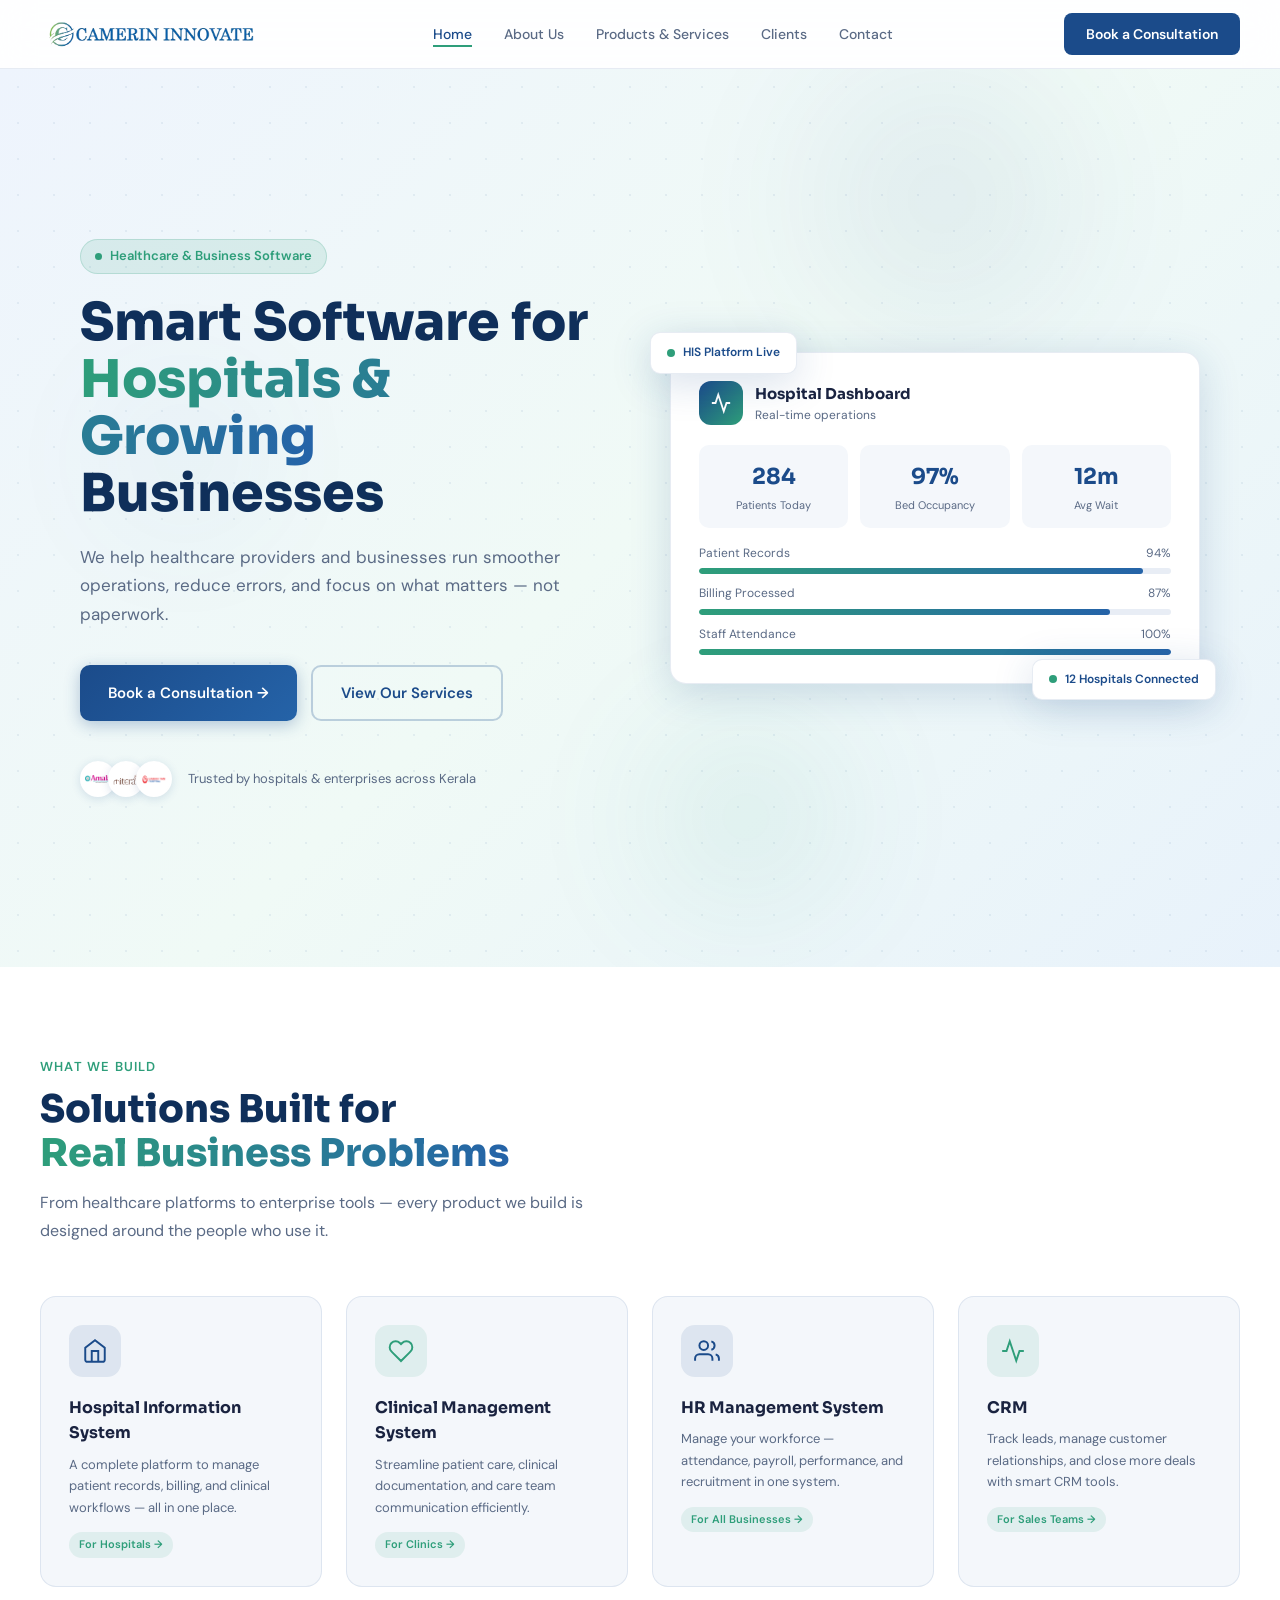
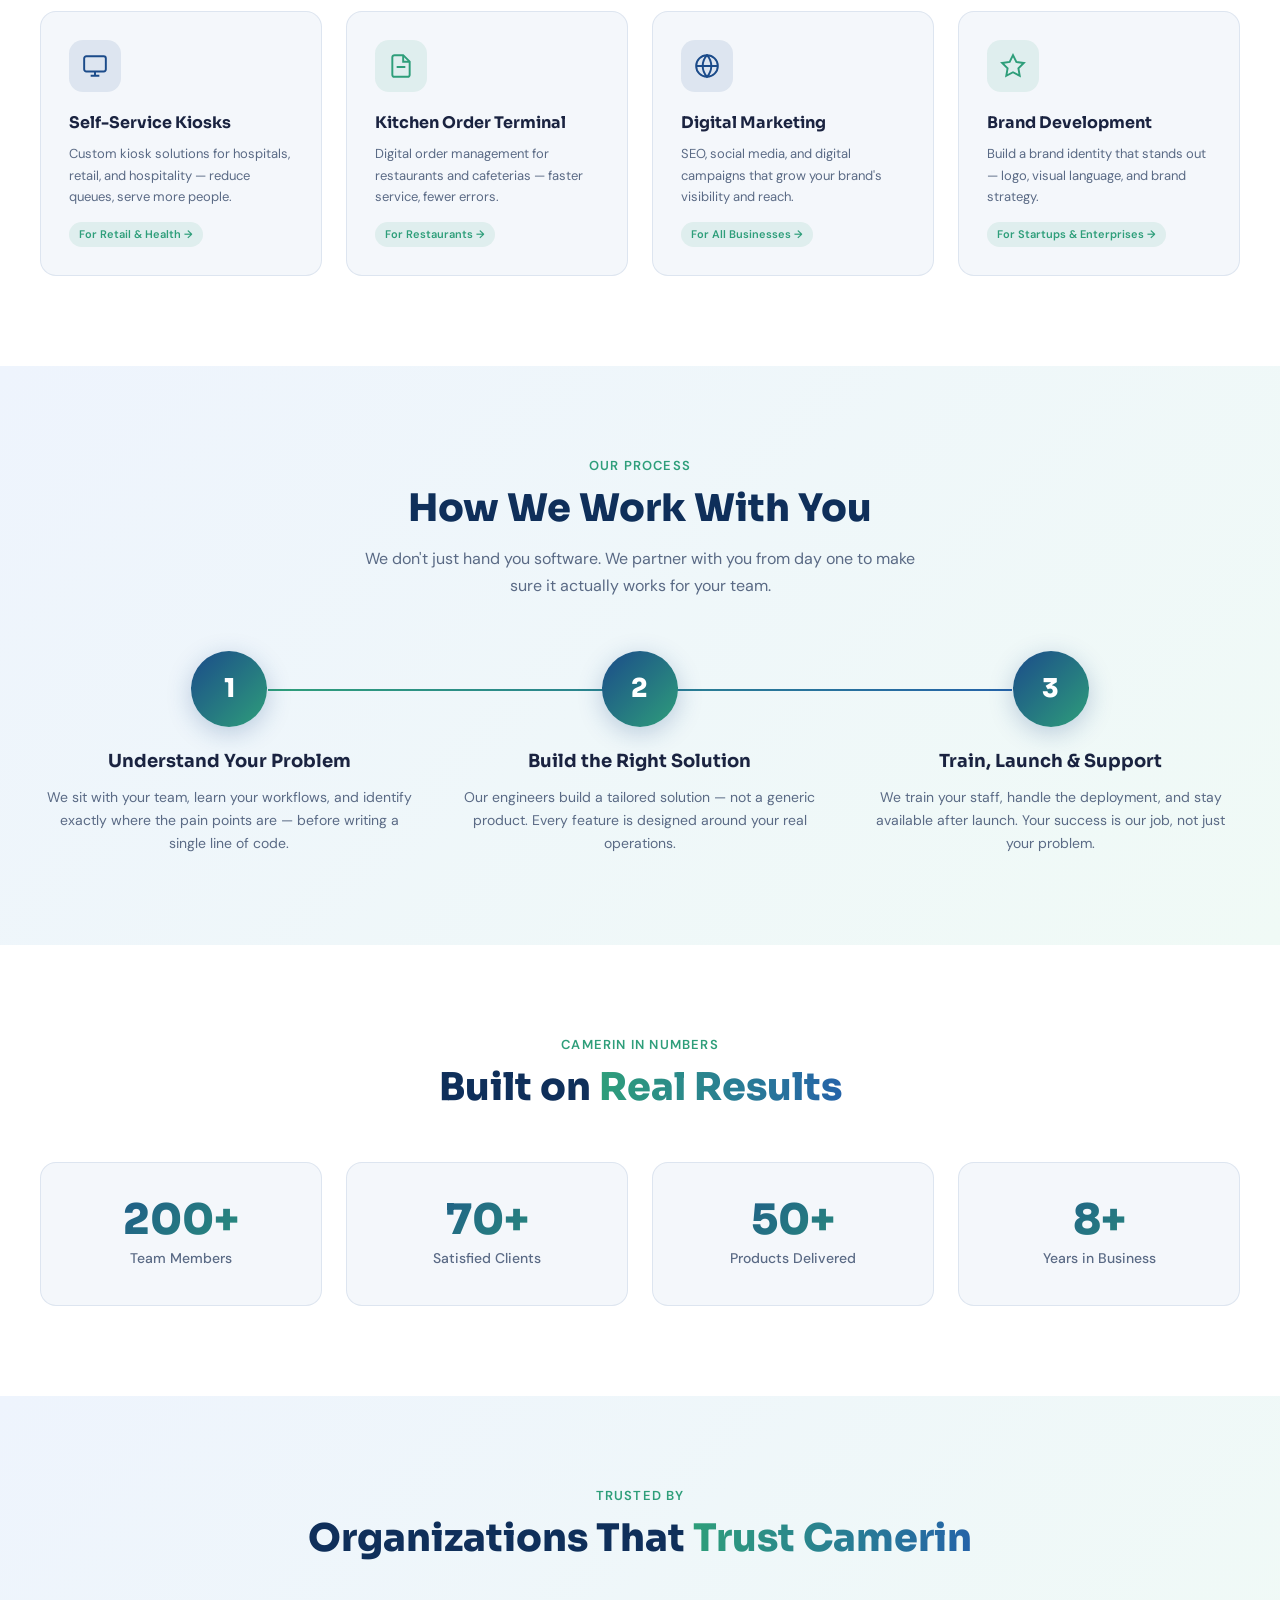
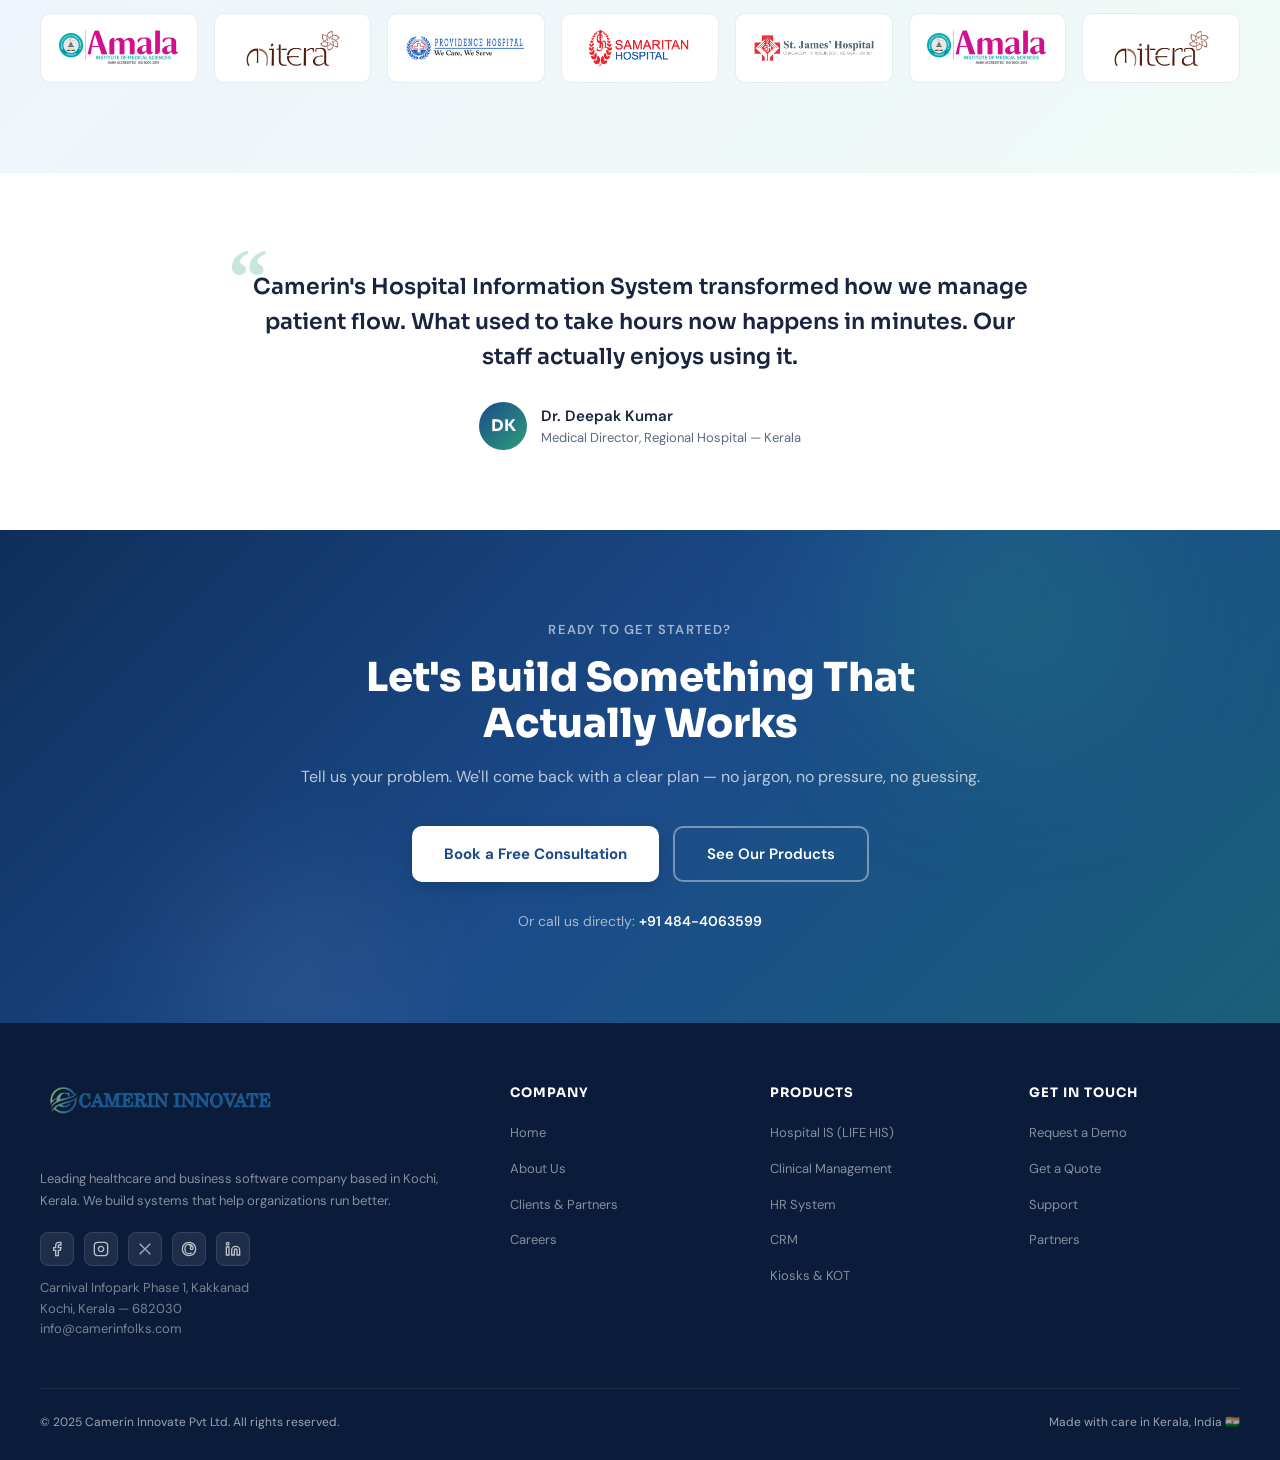
==== index.html @ 3ab9e6d6 "Add files via upload" ====
<!DOCTYPE html>
<html lang="en">
<head>
<meta charset="UTF-8">
<meta name="viewport" content="width=device-width, initial-scale=1.0">
<meta name="description" content="Camerin Innovate — Smart software for hospitals and growing businesses. Hospital Information Systems, Clinical Management, HR, CRM, Kiosks and more. Based in Kochi, Kerala.">
<title>Camerin Innovate — Healthcare & Business Software</title>
<link rel="stylesheet" href="style.css">
<style>
  /* ── HERO (homepage only) ── */
  .hero{position:relative;min-height:680px;display:flex;align-items:center;overflow:hidden;background:linear-gradient(135deg,#eef4fd 0%,#f0faf6 50%,#e8f2fb 100%)}
  .hero-bg{position:absolute;inset:0;overflow:hidden;pointer-events:none}
  .hero-orb1{width:420px;height:420px;background:radial-gradient(circle,#1B4B8A44,transparent 70%);top:-80px;right:10%;animation-duration:18s}
  .hero-orb2{width:300px;height:300px;background:radial-gradient(circle,#2E9E7A55,transparent 70%);bottom:0;right:30%;animation-duration:22s;animation-delay:-6s}
  .hero-orb3{width:240px;height:240px;background:radial-gradient(circle,#2563A833,transparent 70%);top:30%;left:5%;animation-duration:26s;animation-delay:-12s}
  .hero-inner{position:relative;max-width:1200px;margin:0 auto;padding:80px 40px;display:grid;grid-template-columns:1fr 1fr;gap:60px;align-items:center}
  .hero-badge{display:inline-flex;align-items:center;gap:8px;background:rgba(46,158,122,0.12);color:var(--teal);font-size:13px;font-weight:600;padding:6px 14px;border-radius:20px;margin-bottom:20px;border:1px solid rgba(46,158,122,0.2)}
  .hero-badge-dot{width:7px;height:7px;border-radius:50%;background:var(--teal);animation:pulse 2s infinite;display:inline-block}
  h1.hero-title{font-size:52px;font-weight:800;line-height:1.1;color:var(--blue-dark);margin-bottom:20px}
  h1.hero-title span{background:linear-gradient(90deg,var(--teal),var(--blue-mid));-webkit-background-clip:text;-webkit-text-fill-color:transparent;background-clip:text}
  .hero-sub{font-size:17px;color:var(--muted);line-height:1.7;margin-bottom:36px;max-width:480px}
  .hero-actions{display:flex;gap:14px;flex-wrap:wrap}
  .hero-trust{margin-top:40px;display:flex;align-items:center;gap:16px}
  .hero-trust-text{font-size:13px;color:var(--muted)}
  .trust-dots{display:flex;align-items:center}
  .trust-dot{width:36px;height:36px;border-radius:50%;background:#fff;border:2px solid #fff;box-shadow:0 2px 10px rgba(27,75,138,0.15);display:flex;align-items:center;justify-content:center;overflow:hidden;flex-shrink:0}
  .trust-dot+.trust-dot{margin-left:-8px}
  .trust-dot img{width:26px;height:26px;object-fit:contain;display:block}
  /* hero visual card */
  .hero-visual{position:relative}
  .hero-card{background:#fff;border-radius:var(--radius);padding:28px;box-shadow:var(--shadow-hover);border:1px solid var(--border)}
  .hero-card-header{display:flex;align-items:center;gap:12px;margin-bottom:20px}
  .hc-icon{width:44px;height:44px;border-radius:12px;background:linear-gradient(135deg,var(--blue),var(--teal));display:flex;align-items:center;justify-content:center}
  .hc-icon svg{width:22px;height:22px;stroke:#fff;fill:none;stroke-width:2}
  .hc-title{font-family:'Sora',sans-serif;font-size:15px;font-weight:700;color:var(--text)}
  .hc-sub{font-size:12px;color:var(--muted)}
  .metric-row{display:grid;grid-template-columns:1fr 1fr 1fr;gap:12px;margin-bottom:16px}
  .metric{background:var(--light);border-radius:10px;padding:14px;text-align:center}
  .metric-num{font-family:'Sora',sans-serif;font-size:22px;font-weight:700;color:var(--blue)}
  .metric-label{font-size:11px;color:var(--muted);margin-top:2px}
  .prog-label{display:flex;justify-content:space-between;font-size:12px;color:var(--muted);margin-bottom:5px;margin-top:10px}
  .prog-bar{height:6px;background:#e8edf5;border-radius:3px;overflow:hidden}
  .prog-fill{height:100%;border-radius:3px;background:linear-gradient(90deg,var(--teal),var(--blue-mid))}
  .floating-badge{position:absolute;background:#fff;border-radius:10px;padding:10px 16px;box-shadow:var(--shadow-hover);border:1px solid var(--border);font-size:12px;font-weight:600;color:var(--blue);display:flex;align-items:center;gap:8px;animation:float2 4s ease-in-out infinite}
  .fb-dot{width:8px;height:8px;border-radius:50%;background:var(--teal)}
  .fb1{top:-20px;left:-20px;animation-delay:0s}
  .fb2{bottom:-16px;right:-16px;animation-delay:2s}
  /* services */
  .services{background:#fff}
  .services-grid{display:grid;grid-template-columns:repeat(auto-fit,minmax(260px,1fr));gap:24px}
  .service-card{background:var(--light);border-radius:var(--radius);padding:28px;border:1px solid var(--border);transition:all 0.25s;cursor:pointer;position:relative;overflow:hidden}
  .service-card::before{content:'';position:absolute;top:0;left:0;right:0;height:3px;background:linear-gradient(90deg,var(--teal),var(--blue-mid));transform:scaleX(0);transform-origin:left;transition:transform 0.3s}
  .service-card:hover{background:#fff;box-shadow:var(--shadow-hover);transform:translateY(-4px)}
  .service-card:hover::before{transform:scaleX(1)}
  .sc-icon{width:52px;height:52px;border-radius:14px;margin-bottom:18px;display:flex;align-items:center;justify-content:center}
  .sc-icon svg{width:26px;height:26px;stroke-width:1.8;fill:none}
  .sc-blue{background:rgba(27,75,138,0.1)}.sc-blue svg{stroke:var(--blue)}
  .sc-teal{background:rgba(46,158,122,0.1)}.sc-teal svg{stroke:var(--teal)}
  .sc-title{font-family:'Sora',sans-serif;font-size:16px;font-weight:700;color:var(--text);margin-bottom:8px}
  .sc-desc{font-size:13px;color:var(--muted);line-height:1.65}
  .sc-tag{display:inline-block;margin-top:14px;font-size:11px;font-weight:600;color:var(--teal);background:rgba(46,158,122,0.1);padding:4px 10px;border-radius:20px}
  /* how */
  .how{background:linear-gradient(135deg,#eef4fd,#f0faf6)}
  .steps-row{display:grid;grid-template-columns:repeat(3,1fr);gap:32px;position:relative}
  .steps-row::before{content:'';position:absolute;top:38px;left:calc(16.66% + 28px);right:calc(16.66% + 28px);height:2px;background:linear-gradient(90deg,var(--teal),var(--blue-mid));z-index:0}
  .step{text-align:center;position:relative;z-index:1}
  .step-num{width:76px;height:76px;border-radius:50%;background:linear-gradient(135deg,var(--blue),var(--teal));color:#fff;font-family:'Sora',sans-serif;font-size:26px;font-weight:800;display:flex;align-items:center;justify-content:center;margin:0 auto 20px;box-shadow:0 6px 24px rgba(27,75,138,0.25)}
  .step-title{font-family:'Sora',sans-serif;font-size:18px;font-weight:700;color:var(--text);margin-bottom:10px}
  .step-desc{font-size:14px;color:var(--muted);line-height:1.65}
  /* clients */
  .clients-section{background:linear-gradient(135deg,#eef4fd,#f0faf6)}
  .clients-grid{display:grid;grid-template-columns:repeat(7,1fr);gap:16px;align-items:center}
  .client-logo{background:#fff;border-radius:10px;padding:14px 16px;display:flex;align-items:center;justify-content:center;border:1px solid var(--border);transition:all 0.2s;min-height:64px}
  .client-logo img{height:40px;width:auto;max-width:120px;object-fit:contain;display:block}
  .client-logo:hover{box-shadow:var(--shadow);transform:translateY(-2px)}
  /* testimonial */
  .testi{background:#fff;padding:80px 40px}
  .testi-inner{max-width:800px;margin:0 auto;text-align:center}
  .testi-quote{font-family:'Sora',sans-serif;font-size:22px;font-weight:600;color:var(--text);line-height:1.6;margin-bottom:28px;position:relative;padding-top:16px}
  .testi-quote::before{content:'\201C';font-size:80px;color:var(--teal);opacity:0.25;position:absolute;top:-16px;left:-12px;font-family:Georgia,serif;line-height:1}
  .testi-author{display:flex;align-items:center;justify-content:center;gap:14px}
  .testi-avatar{width:48px;height:48px;border-radius:50%;background:linear-gradient(135deg,var(--blue),var(--teal));display:flex;align-items:center;justify-content:center;color:#fff;font-family:'Sora',sans-serif;font-weight:700;font-size:16px;flex-shrink:0}
  .testi-name{font-weight:600;color:var(--text);font-size:15px;text-align:left}
  .testi-role{font-size:13px;color:var(--muted);text-align:left}
  /* stats */
  .stats-section{background:#fff}
  @media(max-width:768px){
    .hero-inner{grid-template-columns:1fr;gap:40px;padding:56px 16px}
    h1.hero-title{font-size:32px}
    .hero-visual{display:none}
    .clients-grid{grid-template-columns:repeat(3,1fr);gap:10px}
    .client-logo{padding:10px 8px;min-height:52px}
    .client-logo img{height:28px;max-width:80px}
    .steps-row{grid-template-columns:1fr;gap:24px}
    .steps-row::before{display:none}
    .testi{padding:56px 16px}
    .testi-quote{font-size:17px}
    .services-grid{grid-template-columns:1fr}
  }
</style>
</head>
<body>

<!-- ══ NAV ══ -->
<nav>
  <div class="nav-inner">
    <div class="nav-logo">
      <a href="index.html"><img src="assets/camerin_logo.png" alt="Camerin Innovate"></a>
    </div>
    <ul class="nav-links">
      <li><a href="index.html" class="active">Home</a></li>
      <li><a href="about.html">About Us</a></li>
      <li><a href="services.html">Products &amp; Services</a></li>
      <li><a href="clients.html">Clients</a></li>
      <li><a href="contact.html">Contact</a></li>
    </ul>
    <a href="contact.html" class="nav-cta">Book a Consultation</a>
    <button class="hamburger" id="hamburger" aria-label="Open menu" aria-expanded="false">
      <span></span><span></span><span></span>
    </button>
  </div>
</nav>
<div class="mobile-menu" id="mobile-menu">
  <ul>
    <li><a href="index.html" class="active">Home</a></li>
    <li><a href="about.html">About Us</a></li>
    <li><a href="services.html">Products &amp; Services</a></li>
    <li><a href="clients.html">Clients</a></li>
    <li><a href="contact.html">Contact</a></li>
  </ul>
  <a href="contact.html" class="mobile-cta">Book a Consultation →</a>
</div>

<!-- ══ HERO ══ -->
<section class="hero">
  <div class="hero-bg">
    <div class="grid-dots"></div>
    <div class="orb hero-orb1"></div>
    <div class="orb hero-orb2"></div>
    <div class="orb hero-orb3"></div>
  </div>
  <div class="hero-inner">
    <div class="hero-content">
      <div class="hero-badge">
        <span class="hero-badge-dot"></span>
        Healthcare &amp; Business Software
      </div>
      <h1 class="hero-title">Smart Software for<br><span>Hospitals &amp; Growing</span><br>Businesses</h1>
      <p class="hero-sub">We help healthcare providers and businesses run smoother operations, reduce errors, and focus on what matters — not paperwork.</p>
      <div class="hero-actions">
        <a href="contact.html" class="btn-primary">Book a Consultation →</a>
        <a href="services.html" class="btn-secondary">View Our Services</a>
      </div>
      <div class="hero-trust">
        <div class="trust-dots">
          <div class="trust-dot"><img src="assets/amala-logo.webp" alt="Amala"></div>
          <div class="trust-dot"><img src="assets/logo-mitera.webp" alt="Mitera"></div>
          <div class="trust-dot"><img src="assets/samarithan.png" alt="Samaritan"></div>
        </div>
        <span class="hero-trust-text">Trusted by hospitals &amp; enterprises across Kerala</span>
      </div>
    </div>
    <div class="hero-visual">
      <div class="floating-badge fb1"><div class="fb-dot"></div>HIS Platform Live</div>
      <div class="hero-card">
        <div class="hero-card-header">
          <div class="hc-icon"><svg viewBox="0 0 24 24"><path d="M22 12h-4l-3 9L9 3l-3 9H2"/></svg></div>
          <div><div class="hc-title">Hospital Dashboard</div><div class="hc-sub">Real-time operations</div></div>
        </div>
        <div class="metric-row">
          <div class="metric"><div class="metric-num">284</div><div class="metric-label">Patients Today</div></div>
          <div class="metric"><div class="metric-num">97%</div><div class="metric-label">Bed Occupancy</div></div>
          <div class="metric"><div class="metric-num">12m</div><div class="metric-label">Avg Wait</div></div>
        </div>
        <div>
          <div class="prog-label"><span>Patient Records</span><span>94%</span></div>
          <div class="prog-bar"><div class="prog-fill" style="width:94%"></div></div>
          <div class="prog-label"><span>Billing Processed</span><span>87%</span></div>
          <div class="prog-bar"><div class="prog-fill" style="width:87%"></div></div>
          <div class="prog-label"><span>Staff Attendance</span><span>100%</span></div>
          <div class="prog-bar"><div class="prog-fill" style="width:100%"></div></div>
        </div>
      </div>
      <div class="floating-badge fb2"><div class="fb-dot"></div>12 Hospitals Connected</div>
    </div>
  </div>
</section>

<!-- ══ SERVICES PREVIEW ══ -->
<section class="services">
  <div class="section-inner">
    <div class="section-header">
      <span class="section-label">What We Build</span>
      <h2 class="section-title">Solutions Built for<br><span>Real Business Problems</span></h2>
      <p class="section-sub">From healthcare platforms to enterprise tools — every product we build is designed around the people who use it.</p>
    </div>
    <div class="services-grid">
      <div class="service-card">
        <div class="sc-icon sc-blue"><svg viewBox="0 0 24 24"><path d="M3 9l9-7 9 7v11a2 2 0 01-2 2H5a2 2 0 01-2-2z"/><polyline points="9 22 9 12 15 12 15 22"/></svg></div>
        <div class="sc-title">Hospital Information System</div>
        <div class="sc-desc">A complete platform to manage patient records, billing, and clinical workflows — all in one place.</div>
        <a href="services.html#his" class="sc-tag">For Hospitals →</a>
      </div>
      <div class="service-card">
        <div class="sc-icon sc-teal"><svg viewBox="0 0 24 24"><path d="M20.84 4.61a5.5 5.5 0 00-7.78 0L12 5.67l-1.06-1.06a5.5 5.5 0 00-7.78 7.78l1.06 1.06L12 21.23l7.78-7.78 1.06-1.06a5.5 5.5 0 000-7.78z"/></svg></div>
        <div class="sc-title">Clinical Management System</div>
        <div class="sc-desc">Streamline patient care, clinical documentation, and care team communication efficiently.</div>
        <a href="services.html#cms" class="sc-tag">For Clinics →</a>
      </div>
      <div class="service-card">
        <div class="sc-icon sc-blue"><svg viewBox="0 0 24 24"><path d="M17 21v-2a4 4 0 00-4-4H5a4 4 0 00-4 4v2"/><circle cx="9" cy="7" r="4"/><path d="M23 21v-2a4 4 0 00-3-3.87M16 3.13a4 4 0 010 7.75"/></svg></div>
        <div class="sc-title">HR Management System</div>
        <div class="sc-desc">Manage your workforce — attendance, payroll, performance, and recruitment in one system.</div>
        <a href="services.html#hrm" class="sc-tag">For All Businesses →</a>
      </div>
      <div class="service-card">
        <div class="sc-icon sc-teal"><svg viewBox="0 0 24 24"><polyline points="22 12 18 12 15 21 9 3 6 12 2 12"/></svg></div>
        <div class="sc-title">CRM</div>
        <div class="sc-desc">Track leads, manage customer relationships, and close more deals with smart CRM tools.</div>
        <a href="services.html#crm" class="sc-tag">For Sales Teams →</a>
      </div>
      <div class="service-card">
        <div class="sc-icon sc-blue"><svg viewBox="0 0 24 24"><rect x="2" y="3" width="20" height="14" rx="2"/><line x1="8" y1="21" x2="16" y2="21"/><line x1="12" y1="17" x2="12" y2="21"/></svg></div>
        <div class="sc-title">Self-Service Kiosks</div>
        <div class="sc-desc">Custom kiosk solutions for hospitals, retail, and hospitality — reduce queues, serve more people.</div>
        <a href="services.html#kiosk" class="sc-tag">For Retail &amp; Health →</a>
      </div>
      <div class="service-card">
        <div class="sc-icon sc-teal"><svg viewBox="0 0 24 24"><path d="M14 2H6a2 2 0 00-2 2v16a2 2 0 002 2h12a2 2 0 002-2V8z"/><polyline points="14 2 14 8 20 8"/><line x1="16" y1="13" x2="8" y2="13"/></svg></div>
        <div class="sc-title">Kitchen Order Terminal</div>
        <div class="sc-desc">Digital order management for restaurants and cafeterias — faster service, fewer errors.</div>
        <a href="services.html#kot" class="sc-tag">For Restaurants →</a>
      </div>
      <div class="service-card">
        <div class="sc-icon sc-blue"><svg viewBox="0 0 24 24"><circle cx="12" cy="12" r="10"/><line x1="2" y1="12" x2="22" y2="12"/><path d="M12 2a15.3 15.3 0 014 10 15.3 15.3 0 01-4 10 15.3 15.3 0 01-4-10 15.3 15.3 0 014-10z"/></svg></div>
        <div class="sc-title">Digital Marketing</div>
        <div class="sc-desc">SEO, social media, and digital campaigns that grow your brand's visibility and reach.</div>
        <a href="services.html#marketing" class="sc-tag">For All Businesses →</a>
      </div>
      <div class="service-card">
        <div class="sc-icon sc-teal"><svg viewBox="0 0 24 24"><polygon points="12 2 15.09 8.26 22 9.27 17 14.14 18.18 21.02 12 17.77 5.82 21.02 7 14.14 2 9.27 8.91 8.26 12 2"/></svg></div>
        <div class="sc-title">Brand Development</div>
        <div class="sc-desc">Build a brand identity that stands out — logo, visual language, and brand strategy.</div>
        <a href="services.html#brand" class="sc-tag">For Startups &amp; Enterprises →</a>
      </div>
    </div>
  </div>
</section>

<!-- ══ HOW IT WORKS ══ -->
<section class="how">
  <div class="section-inner">
    <div class="section-header center">
      <span class="section-label">Our Process</span>
      <h2 class="section-title">How We Work With You</h2>
      <p class="section-sub">We don't just hand you software. We partner with you from day one to make sure it actually works for your team.</p>
    </div>
    <div class="steps-row">
      <div class="step">
        <div class="step-num">1</div>
        <div class="step-title">Understand Your Problem</div>
        <div class="step-desc">We sit with your team, learn your workflows, and identify exactly where the pain points are — before writing a single line of code.</div>
      </div>
      <div class="step">
        <div class="step-num">2</div>
        <div class="step-title">Build the Right Solution</div>
        <div class="step-desc">Our engineers build a tailored solution — not a generic product. Every feature is designed around your real operations.</div>
      </div>
      <div class="step">
        <div class="step-num">3</div>
        <div class="step-title">Train, Launch &amp; Support</div>
        <div class="step-desc">We train your staff, handle the deployment, and stay available after launch. Your success is our job, not just your problem.</div>
      </div>
    </div>
  </div>
</section>

<!-- ══ STATS ══ -->
<section class="stats-section">
  <div class="section-inner">
    <div class="section-header center">
      <span class="section-label">Camerin in Numbers</span>
      <h2 class="section-title">Built on <span>Real Results</span></h2>
    </div>
    <div class="stats-grid">
      <div class="stat-card"><div class="stat-num">200+</div><div class="stat-label">Team Members</div></div>
      <div class="stat-card"><div class="stat-num">70+</div><div class="stat-label">Satisfied Clients</div></div>
      <div class="stat-card"><div class="stat-num">50+</div><div class="stat-label">Products Delivered</div></div>
      <div class="stat-card"><div class="stat-num">8+</div><div class="stat-label">Years in Business</div></div>
    </div>
  </div>
</section>

<!-- ══ CLIENTS ══ -->
<section class="clients-section">
  <div class="section-inner">
    <div class="section-header center">
      <span class="section-label">Trusted By</span>
      <h2 class="section-title">Organizations That <span>Trust Camerin</span></h2>
    </div>
    <div class="clients-grid">
      <div class="client-logo"><img src="assets/amala-logo.webp" alt="Amala Institute of Medical Sciences"></div>
      <div class="client-logo"><img src="assets/logo-mitera.webp" alt="Mitera Hospital"></div>
      <div class="client-logo"><img src="assets/providence hospitals logo.png" alt="Providence Hospitals"></div>
      <div class="client-logo"><img src="assets/samarithan.png" alt="Samaritan Hospital"></div>
      <div class="client-logo"><img src="assets/sjh-logo-new.png" alt="SJH Hospital"></div>
      <div class="client-logo"><img src="assets/amala-logo.webp" alt="Amala Institute"></div>
      <div class="client-logo"><img src="assets/logo-mitera.webp" alt="Mitera"></div>
    </div>
  </div>
</section>

<!-- ══ TESTIMONIAL ══ -->
<section class="testi">
  <div class="testi-inner">
    <p class="testi-quote">Camerin's Hospital Information System transformed how we manage patient flow. What used to take hours now happens in minutes. Our staff actually enjoys using it.</p>
    <div class="testi-author">
      <div class="testi-avatar">DK</div>
      <div>
        <div class="testi-name">Dr. Deepak Kumar</div>
        <div class="testi-role">Medical Director, Regional Hospital — Kerala</div>
      </div>
    </div>
  </div>
</section>

<!-- ══ CTA ══ -->
<section class="cta-section">
  <div class="cta-orb cta-orb1"></div>
  <div class="cta-orb cta-orb2"></div>
  <div class="cta-inner">
    <span class="cta-label">Ready to get started?</span>
    <h2 class="cta-title">Let's Build Something That Actually Works</h2>
    <p class="cta-sub">Tell us your problem. We'll come back with a clear plan — no jargon, no pressure, no guessing.</p>
    <div class="cta-actions">
      <a href="contact.html" class="btn-white">Book a Free Consultation</a>
      <a href="services.html" class="btn-outline-white">See Our Products</a>
    </div>
    <div class="cta-contact">Or call us directly: <a href="tel:+914844063599">+91 484-4063599</a></div>
  </div>
</section>

<!-- ══ FOOTER ══ -->
<footer>
  <div class="footer-inner">
    <div class="footer-top">
      <div>
        <div class="footer-brand-logo"><img src="assets/camerin_logo.png" alt="Camerin Innovate"></div>
        <p class="footer-desc">Leading healthcare and business software company based in Kochi, Kerala. We build systems that help organizations run better.</p>
        <div class="footer-social">
          <a href="https://www.facebook.com/profile.php?id=61557112896019" target="_blank" rel="noopener" class="social-btn" aria-label="Facebook"><svg viewBox="0 0 24 24"><path d="M18 2h-3a5 5 0 00-5 5v3H7v4h3v8h4v-8h3l1-4h-4V7a1 1 0 011-1h3z"/></svg></a>
          <a href="https://www.instagram.com/camerin_innovate" target="_blank" rel="noopener" class="social-btn" aria-label="Instagram"><svg viewBox="0 0 24 24"><rect x="2" y="2" width="20" height="20" rx="5"/><path d="M16 11.37A4 4 0 1112.63 8 4 4 0 0116 11.37z"/><line x1="17.5" y1="6.5" x2="17.51" y2="6.5"/></svg></a>
          <a href="https://x.com/CamerinInnovate" target="_blank" rel="noopener" class="social-btn" aria-label="Twitter / X"><svg viewBox="0 0 24 24"><path d="M4 4l16 16M4 20L20 4" stroke="currentColor" stroke-width="2" fill="none"/></svg></a>
          <a href="https://www.threads.net/@camerin_innovate" target="_blank" rel="noopener" class="social-btn" aria-label="Threads"><svg viewBox="0 0 24 24" fill="none" stroke="currentColor" stroke-width="2"><path d="M12 2C6.48 2 2 6.48 2 12s4.48 10 10 10 10-4.48 10-10S17.52 2 12 2zm0 4c1.5 0 2.8.56 3.8 1.46C14.9 8.3 14 9.6 14 11c0 1.1.9 2 2 2s2-.9 2-2c0-3.31-2.69-6-6-6s-6 2.69-6 6v2c0 3.31 2.69 6 6 6 1.5 0 2.87-.55 3.9-1.46"/></svg></a>
          <a href="https://www.linkedin.com/in/camerin-innovate-pvt-ltd-2baa652b9" target="_blank" rel="noopener" class="social-btn" aria-label="LinkedIn"><svg viewBox="0 0 24 24"><path d="M16 8a6 6 0 016 6v7h-4v-7a2 2 0 00-2-2 2 2 0 00-2 2v7h-4v-7a6 6 0 016-6zM2 9h4v12H2z"/><circle cx="4" cy="4" r="2"/></svg></a>
        </div>
        <div class="footer-address">Carnival Infopark Phase 1, Kakkanad<br>Kochi, Kerala — 682030<br><a href="mailto:info@camerinfolks.com" id="footer-email" >info@camerinfolks.com</a></div>
      </div>
      <div>
        <div class="footer-heading">Company</div>
        <ul class="footer-links">
          <li><a href="index.html">Home</a></li>
          <li><a href="about.html">About Us</a></li>
          <li><a href="clients.html">Clients &amp; Partners</a></li>
          <li><a href="contact.html">Careers</a></li>
        </ul>
      </div>
      <div>
        <div class="footer-heading">Products</div>
        <ul class="footer-links">
          <li><a href="services.html#his">Hospital IS (LIFE HIS)</a></li>
          <li><a href="services.html#cms">Clinical Management</a></li>
          <li><a href="services.html#hrm">HR System</a></li>
          <li><a href="services.html#crm">CRM</a></li>
          <li><a href="services.html#kiosk">Kiosks &amp; KOT</a></li>
        </ul>
      </div>
      <div>
        <div class="footer-heading">Get In Touch</div>
        <ul class="footer-links">
          <li><a href="contact.html">Request a Demo</a></li>
          <li><a href="contact.html">Get a Quote</a></li>
          <li><a href="contact.html">Support</a></li>
          <li><a href="contact.html">Partners</a></li>
        </ul>
      </div>
    </div>
    <div class="footer-bottom">
      <span>© 2025 Camerin Innovate Pvt Ltd. All rights reserved.</span>
      <span>Made with care in Kerala, India 🇮🇳</span>
    </div>
  </div>
</footer>

<script>
  const hamburger = document.getElementById('hamburger');
  const mobileMenu = document.getElementById('mobile-menu');
  hamburger.addEventListener('click', () => {
    const isOpen = mobileMenu.classList.toggle('open');
    hamburger.classList.toggle('open', isOpen);
    hamburger.setAttribute('aria-expanded', isOpen);
  });
  // Close when a link is tapped
  mobileMenu.querySelectorAll('a').forEach(a => {
    a.addEventListener('click', () => {
      mobileMenu.classList.remove('open');
      hamburger.classList.remove('open');
      hamburger.setAttribute('aria-expanded', false);
    });
  });
</script>

</body>
</html>
---- style.css ----
/* ═══════════════════════════════════════════════
   CAMERIN INNOVATE — GLOBAL STYLESHEET
   Design System: Clean Corporate Minimal
   Fonts: Sora (headings) + DM Sans (body)
═══════════════════════════════════════════════ */

@import url('https://fonts.googleapis.com/css2?family=Sora:wght@400;600;700;800&family=DM+Sans:wght@400;500;600&display=swap');

/* ── RESET & ROOT ──────────────────────────── */
*, *::before, *::after { margin: 0; padding: 0; box-sizing: border-box; }

:root {
  --blue:       #1B4B8A;
  --blue-dark:  #0f2f5a;
  --blue-mid:   #2563A8;
  --teal:       #2E9E7A;
  --teal-light: #3bbf96;
  --light:      #F4F7FB;
  --white:      #ffffff;
  --text:       #1a2340;
  --muted:      #5a6a85;
  --border:     rgba(27,75,138,0.10);
  --shadow:     0 4px 24px rgba(27,75,138,0.10);
  --shadow-hover: 0 8px 40px rgba(27,75,138,0.18);
  --radius:     16px;
  --radius-sm:  10px;
}

html { scroll-behavior: smooth; }
body { font-family: 'DM Sans', sans-serif; background: #F4F7FB; color: var(--text); overflow-x: hidden; line-height: 1.6; }
h1, h2, h3, h4, h5 { font-family: 'Sora', sans-serif; line-height: 1.2; }
img { max-width: 100%; display: block; }
a { color: inherit; text-decoration: none; }

/* ── NAVBAR ────────────────────────────────── */
nav {
  background: rgba(255,255,255,0.88);
  backdrop-filter: blur(16px);
  -webkit-backdrop-filter: blur(16px);
  position: sticky; top: 0; z-index: 200;
  border-bottom: 1px solid var(--border);
  padding: 0 40px;
}
.nav-inner {
  max-width: 1200px; margin: 0 auto;
  display: flex; align-items: center;
  justify-content: space-between; height: 68px;
}
.nav-logo img { height: 125px; width: auto; object-fit: contain; display: block; }

/* ── HAMBURGER MENU ────────────────────────── */
.hamburger {
  display: none;
  flex-direction: column;
  justify-content: center;
  align-items: center;
  gap: 5px;
  width: 40px; height: 40px;
  background: none; border: none; cursor: pointer;
  padding: 4px; border-radius: 8px;
  transition: background 0.2s;
}
.hamburger:hover { background: var(--light); }
.hamburger span {
  display: block; width: 22px; height: 2px;
  background: var(--blue); border-radius: 2px;
  transition: all 0.3s;
}
.hamburger.open span:nth-child(1) { transform: translateY(7px) rotate(45deg); }
.hamburger.open span:nth-child(2) { opacity: 0; transform: scaleX(0); }
.hamburger.open span:nth-child(3) { transform: translateY(-7px) rotate(-45deg); }

/* Mobile nav drawer */
.mobile-menu {
  display: none;
  position: fixed; top: 68px; left: 0; right: 0;
  background: rgba(255,255,255,0.98);
  backdrop-filter: blur(16px);
  -webkit-backdrop-filter: blur(16px);
  border-bottom: 1px solid var(--border);
  padding: 20px 24px 28px;
  z-index: 199;
  box-shadow: 0 8px 32px rgba(27,75,138,0.12);
}
.mobile-menu.open { display: block; }
.mobile-menu ul { list-style: none; display: flex; flex-direction: column; gap: 4px; margin-bottom: 20px; }
.mobile-menu ul a {
  display: block; padding: 12px 16px;
  font-size: 15px; font-weight: 500; color: var(--text);
  border-radius: 10px; transition: all 0.2s;
}
.mobile-menu ul a:hover, .mobile-menu ul a.active {
  background: var(--light); color: var(--blue);
}
.mobile-menu .mobile-cta {
  display: block; width: 100%; text-align: center;
  background: linear-gradient(135deg, var(--blue), var(--blue-mid));
  color: #fff; font-family: 'DM Sans', sans-serif;
  font-size: 15px; font-weight: 600;
  padding: 14px 22px; border-radius: 10px;
  box-shadow: 0 4px 16px rgba(27,75,138,0.3);
}
.nav-links { display: flex; gap: 32px; list-style: none; }
.nav-links a {
  font-size: 14px; font-weight: 500; color: var(--muted);
  transition: color 0.2s; position: relative; padding-bottom: 2px;
}
.nav-links a::after {
  content: ''; position: absolute; bottom: -2px; left: 0; right: 0;
  height: 2px; background: var(--teal); transform: scaleX(0);
  transform-origin: left; transition: transform 0.25s;
}
.nav-links a:hover, .nav-links a.active { color: var(--blue); }
.nav-links a:hover::after, .nav-links a.active::after { transform: scaleX(1); }
.nav-cta {
  background: var(--blue); color: #fff;
  font-family: 'DM Sans', sans-serif; font-size: 14px; font-weight: 600;
  padding: 10px 22px; border-radius: 8px; border: none; cursor: pointer;
  transition: background 0.2s, transform 0.15s;
}
.nav-cta:hover { background: var(--blue-dark); transform: translateY(-1px); }

/* ── BUTTONS ───────────────────────────────── */
.btn-primary {
  display: inline-flex; align-items: center; gap: 8px;
  background: linear-gradient(135deg, var(--blue), var(--blue-mid));
  color: #fff; font-family: 'DM Sans', sans-serif;
  font-size: 15px; font-weight: 600;
  padding: 14px 28px; border-radius: 10px; border: none;
  cursor: pointer; transition: all 0.2s;
  box-shadow: 0 4px 16px rgba(27,75,138,0.3);
  text-decoration: none;
}
.btn-primary:hover { transform: translateY(-2px); box-shadow: 0 8px 24px rgba(27,75,138,0.35); }
.btn-secondary {
  display: inline-flex; align-items: center; gap: 8px;
  background: transparent; color: var(--blue);
  font-family: 'DM Sans', sans-serif; font-size: 15px; font-weight: 600;
  padding: 14px 28px; border-radius: 10px;
  border: 2px solid rgba(27,75,138,0.25); cursor: pointer; transition: all 0.2s;
  text-decoration: none;
}
.btn-secondary:hover { background: rgba(27,75,138,0.06); border-color: var(--blue); }
.btn-white {
  display: inline-flex; align-items: center; gap: 8px;
  background: #fff; color: var(--blue);
  font-family: 'DM Sans', sans-serif; font-size: 15px; font-weight: 700;
  padding: 14px 32px; border-radius: 10px; border: none; cursor: pointer;
  transition: all 0.2s; box-shadow: 0 4px 16px rgba(0,0,0,0.15);
  text-decoration: none;
}
.btn-white:hover { transform: translateY(-2px); box-shadow: 0 8px 24px rgba(0,0,0,0.2); color: var(--blue); }
.btn-outline-white {
  display: inline-flex; align-items: center; gap: 8px;
  background: transparent; color: #fff;
  font-family: 'DM Sans', sans-serif; font-size: 15px; font-weight: 600;
  padding: 14px 32px; border-radius: 10px;
  border: 2px solid rgba(255,255,255,0.4); cursor: pointer; transition: all 0.2s;
  text-decoration: none;
}
.btn-outline-white:hover { background: rgba(255,255,255,0.1); }
.btn-teal {
  display: inline-flex; align-items: center; gap: 8px;
  background: linear-gradient(135deg, var(--teal), var(--teal-light));
  color: #fff; font-family: 'DM Sans', sans-serif;
  font-size: 15px; font-weight: 600;
  padding: 14px 28px; border-radius: 10px; border: none;
  cursor: pointer; transition: all 0.2s;
  box-shadow: 0 4px 16px rgba(46,158,122,0.3);
  text-decoration: none;
}
.btn-teal:hover { transform: translateY(-2px); box-shadow: 0 8px 24px rgba(46,158,122,0.4); }

/* ── SECTION BASE ──────────────────────────── */
section { padding: 90px 40px; }
.section-inner { max-width: 1200px; margin: 0 auto; }
.section-label {
  font-size: 13px; font-weight: 600; color: var(--teal);
  text-transform: uppercase; letter-spacing: 1.2px; margin-bottom: 10px;
  display: block;
}
.section-title {
  font-size: 38px; font-weight: 800; color: var(--blue-dark);
  line-height: 1.15; margin-bottom: 14px;
}
.section-title span {
  background: linear-gradient(90deg, var(--teal), var(--blue-mid));
  -webkit-background-clip: text; -webkit-text-fill-color: transparent; background-clip: text;
}
.section-sub { font-size: 16px; color: var(--muted); line-height: 1.7; max-width: 560px; }
.section-header { margin-bottom: 52px; }
.section-header.center { text-align: center; }
.section-header.center .section-sub { margin: 0 auto; }

/* ── ORB ANIMATIONS ────────────────────────── */
.orb {
  position: absolute; border-radius: 50%;
  filter: blur(60px); opacity: 0.35;
  animation: floatOrb linear infinite; pointer-events: none;
}
@keyframes floatOrb {
  0%   { transform: translateY(0) scale(1); }
  33%  { transform: translateY(-28px) scale(1.04); }
  66%  { transform: translateY(14px) scale(0.97); }
  100% { transform: translateY(0) scale(1); }
}
.grid-dots {
  position: absolute; inset: 0;
  background-image: radial-gradient(circle, rgba(27,75,138,0.07) 1px, transparent 1px);
  background-size: 36px 36px; pointer-events: none;
}
@keyframes pulse { 0%,100%{opacity:1;transform:scale(1)} 50%{opacity:0.5;transform:scale(1.4)} }
@keyframes float2 { 0%,100%{transform:translateY(0)} 50%{transform:translateY(-8px)} }

/* ── PAGE HERO (inner pages) ───────────────── */
.page-hero {
  position: relative; padding: 80px 40px;
  background: linear-gradient(135deg, #eef4fd 0%, #f0faf6 50%, #e8f2fb 100%);
  overflow: hidden;
}
.page-hero .grid-dots { position: absolute; inset: 0; }
.page-hero-orb1 {
  width: 380px; height: 380px;
  background: radial-gradient(circle, #1B4B8A33, transparent 70%);
  top: -100px; right: 5%; animation-duration: 20s;
}
.page-hero-orb2 {
  width: 240px; height: 240px;
  background: radial-gradient(circle, #2E9E7A44, transparent 70%);
  bottom: -60px; left: 10%; animation-duration: 26s; animation-delay: -8s;
}
.page-hero-inner {
  max-width: 1200px; margin: 0 auto;
  position: relative; z-index: 1;
}
.page-hero-badge {
  display: inline-flex; align-items: center; gap: 8px;
  background: rgba(46,158,122,0.12); color: var(--teal);
  font-size: 13px; font-weight: 600; padding: 6px 14px;
  border-radius: 20px; margin-bottom: 20px; border: 1px solid rgba(46,158,122,0.2);
}
.page-hero-badge span {
  width: 7px; height: 7px; border-radius: 50%;
  background: var(--teal); animation: pulse 2s infinite; display: inline-block;
}
.page-hero h1 {
  font-size: 48px; font-weight: 800; color: var(--blue-dark);
  line-height: 1.1; margin-bottom: 18px; max-width: 680px;
}
.page-hero h1 em {
  font-style: normal;
  background: linear-gradient(90deg, var(--teal), var(--blue-mid));
  -webkit-background-clip: text; -webkit-text-fill-color: transparent; background-clip: text;
}
.page-hero p { font-size: 17px; color: var(--muted); line-height: 1.7; max-width: 580px; }
.page-hero-actions { display: flex; gap: 14px; flex-wrap: wrap; margin-top: 32px; }

/* ── BREADCRUMB ────────────────────────────── */
.breadcrumb {
  display: flex; align-items: center; gap: 8px;
  font-size: 13px; color: var(--muted); margin-bottom: 20px;
}
.breadcrumb a { color: var(--teal); font-weight: 500; }
.breadcrumb a:hover { text-decoration: underline; }
.breadcrumb-sep { color: var(--muted); font-size: 11px; }

/* ── CARDS ─────────────────────────────────── */
.card {
  background: #fff; border-radius: var(--radius);
  border: 1px solid var(--border);
  box-shadow: var(--shadow); transition: all 0.25s;
}
.card:hover { box-shadow: var(--shadow-hover); transform: translateY(-4px); }
.card-light {
  background: var(--light); border-radius: var(--radius);
  border: 1px solid var(--border); transition: all 0.25s;
}
.card-light:hover { background: #fff; box-shadow: var(--shadow-hover); transform: translateY(-4px); }

/* ── ICON BOX ──────────────────────────────── */
.icon-box {
  width: 52px; height: 52px; border-radius: 14px;
  display: flex; align-items: center; justify-content: center;
}
.icon-box svg { width: 26px; height: 26px; stroke-width: 1.8; fill: none; }
.icon-blue { background: rgba(27,75,138,0.10); }
.icon-blue svg { stroke: var(--blue); }
.icon-teal { background: rgba(46,158,122,0.10); }
.icon-teal svg { stroke: var(--teal); }
.icon-box-lg {
  width: 64px; height: 64px; border-radius: 16px;
  background: linear-gradient(135deg, var(--blue), var(--teal));
  display: flex; align-items: center; justify-content: center;
}
.icon-box-lg svg { width: 30px; height: 30px; stroke: #fff; fill: none; stroke-width: 1.8; }

/* ── TAG / BADGE ───────────────────────────── */
.tag {
  display: inline-block; font-size: 11px; font-weight: 600;
  color: var(--teal); background: rgba(46,158,122,0.10);
  padding: 4px 10px; border-radius: 20px;
}
.tag-blue {
  display: inline-block; font-size: 11px; font-weight: 600;
  color: var(--blue); background: rgba(27,75,138,0.10);
  padding: 4px 10px; border-radius: 20px;
}

/* ── CTA SECTION ───────────────────────────── */
.cta-section {
  background: linear-gradient(135deg, var(--blue-dark) 0%, var(--blue) 50%, #1a5f7a 100%);
  padding: 90px 40px; position: relative; overflow: hidden;
}
.cta-orb { position: absolute; border-radius: 50%; filter: blur(70px); pointer-events: none; }
.cta-orb1 { width: 300px; height: 300px; background: rgba(46,158,122,0.2); top: -80px; right: 10%; }
.cta-orb2 { width: 200px; height: 200px; background: rgba(255,255,255,0.08); bottom: -60px; left: 15%; }
.cta-inner { max-width: 700px; margin: 0 auto; text-align: center; position: relative; }
.cta-label {
  font-size: 13px; font-weight: 600; color: rgba(255,255,255,0.6);
  text-transform: uppercase; letter-spacing: 1.2px; margin-bottom: 14px; display: block;
}
.cta-title {
  font-family: 'Sora', sans-serif; font-size: 40px; font-weight: 800;
  color: #fff; line-height: 1.15; margin-bottom: 16px;
}
.cta-sub { font-size: 16px; color: rgba(255,255,255,0.7); line-height: 1.7; margin-bottom: 36px; }
.cta-actions { display: flex; gap: 14px; justify-content: center; flex-wrap: wrap; }
.cta-contact { margin-top: 28px; font-size: 14px; color: rgba(255,255,255,0.6); }
.cta-contact a { color: #fff; font-weight: 600; }

/* ── FOOTER ────────────────────────────────── */
footer { background: #0b1c3a; padding: 60px 40px 28px; color: rgba(255,255,255,0.6); }
.footer-inner { max-width: 1200px; margin: 0 auto; }
.footer-top { display: grid; grid-template-columns: 2fr 1fr 1fr 1fr; gap: 48px; margin-bottom: 48px; }
.footer-brand-logo img { height: 135px; width: auto; object-fit: contain; margin-top: -50px }
.footer-brand-name { font-family: 'Sora', sans-serif; font-size: 18px; font-weight: 700; color: #fff; margin-bottom: 10px; }
.footer-brand-name span { color: var(--teal); }
.footer-desc { font-size: 13px; line-height: 1.7; margin-bottom: 20px; color: rgba(255,255,255,0.5); }
.footer-social { display: flex; gap: 10px; }
.social-btn {
  width: 34px; height: 34px; border-radius: 8px;
  background: rgba(255,255,255,0.08); display: flex; align-items: center;
  justify-content: center; cursor: pointer; transition: background 0.2s;
  border: 1px solid rgba(255,255,255,0.1);
}
.social-btn:hover { background: rgba(46,158,122,0.3); }
.social-btn svg { width: 16px; height: 16px; stroke: rgba(255,255,255,0.7); fill: none; stroke-width: 2; }
.footer-heading {
  font-family: 'Sora', sans-serif; font-size: 13px; font-weight: 700;
  color: #fff; text-transform: uppercase; letter-spacing: 1px; margin-bottom: 16px;
}
.footer-links { list-style: none; display: flex; flex-direction: column; gap: 10px; }
.footer-links a { font-size: 13px; color: rgba(255,255,255,0.5); transition: color 0.2s; }
.footer-links a:hover { color: var(--teal); }
.footer-address { font-size: 13px; color: rgba(255,255,255,0.45); line-height: 1.6; margin-top: 12px; }
.footer-bottom {
  border-top: 1px solid rgba(255,255,255,0.08); padding-top: 24px;
  display: flex; justify-content: space-between; align-items: center; font-size: 12px;
  flex-wrap: wrap; gap: 10px;
}

/* ── DIVIDER ───────────────────────────────── */
.divider { height: 1px; background: var(--border); margin: 0; }

/* ── STAT CARDS ────────────────────────────── */
.stats-grid { display: grid; grid-template-columns: repeat(4,1fr); gap: 24px; }
.stat-card {
  text-align: center; background: var(--light);
  border-radius: var(--radius); padding: 36px 20px;
  border: 1px solid var(--border); transition: all 0.25s;
}
.stat-card:hover { box-shadow: var(--shadow-hover); transform: translateY(-4px); background: #fff; }
.stat-num {
  font-family: 'Sora', sans-serif; font-size: 42px; font-weight: 800;
  line-height: 1; margin-bottom: 6px;
  background: linear-gradient(135deg, var(--blue), var(--teal));
  -webkit-background-clip: text; -webkit-text-fill-color: transparent; background-clip: text;
}
.stat-label { font-size: 14px; color: var(--muted); font-weight: 500; }

/* ── FORM ELEMENTS ─────────────────────────── */
.form-group { margin-bottom: 20px; }
.form-label { display: block; font-size: 13px; font-weight: 600; color: var(--text); margin-bottom: 6px; }
.form-input, .form-select, .form-textarea {
  width: 100%; padding: 12px 16px;
  font-family: 'DM Sans', sans-serif; font-size: 14px; color: var(--text);
  background: #fff; border: 1.5px solid var(--border); border-radius: var(--radius-sm);
  outline: none; transition: border-color 0.2s, box-shadow 0.2s;
}
.form-input:focus, .form-select:focus, .form-textarea:focus {
  border-color: var(--blue); box-shadow: 0 0 0 3px rgba(27,75,138,0.10);
}
.form-textarea { resize: vertical; min-height: 120px; }
.form-select { appearance: none; background-image: url("data:image/svg+xml,%3Csvg xmlns='http://www.w3.org/2000/svg' width='12' height='12' viewBox='0 0 24 24' fill='none' stroke='%235a6a85' stroke-width='2'%3E%3Cpolyline points='6 9 12 15 18 9'/%3E%3C/svg%3E"); background-repeat: no-repeat; background-position: right 14px center; padding-right: 36px; }

/* ── RESPONSIVE ────────────────────────────── */
@media (max-width: 1024px) {
  .stats-grid { grid-template-columns: repeat(2,1fr); }
  .footer-top { grid-template-columns: 1fr 1fr; gap: 32px; }
}
@media (max-width: 768px) {
  /* Prevent any horizontal overflow */
  html, body { overflow-x: hidden; max-width: 100vw; }
  *, *::before, *::after { max-width: 100%; }

  nav { padding: 0 16px; }
  .nav-inner { height: 60px; }
  .nav-links { display: none; }
  .nav-cta { display: none; }
  .hamburger { display: flex; }

  section { padding: 56px 16px; }
  .page-hero { padding: 52px 16px; }
  .page-hero h1 { font-size: 30px; }
  .section-title { font-size: 26px; }
  .cta-title { font-size: 26px; }
  .cta-section { padding: 64px 16px; }

  /* Fix stats grid on small mobile */
  .stats-grid { grid-template-columns: repeat(2,1fr); gap: 12px; }
  .stat-num { font-size: 32px; }

  /* Fix clients grid overflow */
  .clients-grid { grid-template-columns: repeat(3,1fr) !important; gap: 10px; }
  .client-logo img { height: 30px; max-width: 90px; }

  /* Footer */
  .footer-top { grid-template-columns: 1fr; gap: 28px; }
  .footer-bottom { flex-direction: column; text-align: center; }
  #footer-email {
    text-decoration: underline;
  }

  /* Hover color for footer email link */
  #footer-email:hover {
    color: var(--teal-light);
  }

  /* Fix CTA button stack */
  .cta-actions { flex-direction: column; align-items: center; }
  .btn-white, .btn-outline-white { width: 100%; max-width: 320px; justify-content: center; }

  /* Fix hero actions */
  .page-hero-actions { flex-direction: column; }
  .page-hero-actions .btn-primary,
  .page-hero-actions .btn-secondary { width: 100%; max-width: 320px; justify-content: center; }

  /* Prevent grid blowout */
  .section-inner { width: 100%; overflow-x: hidden; }
}
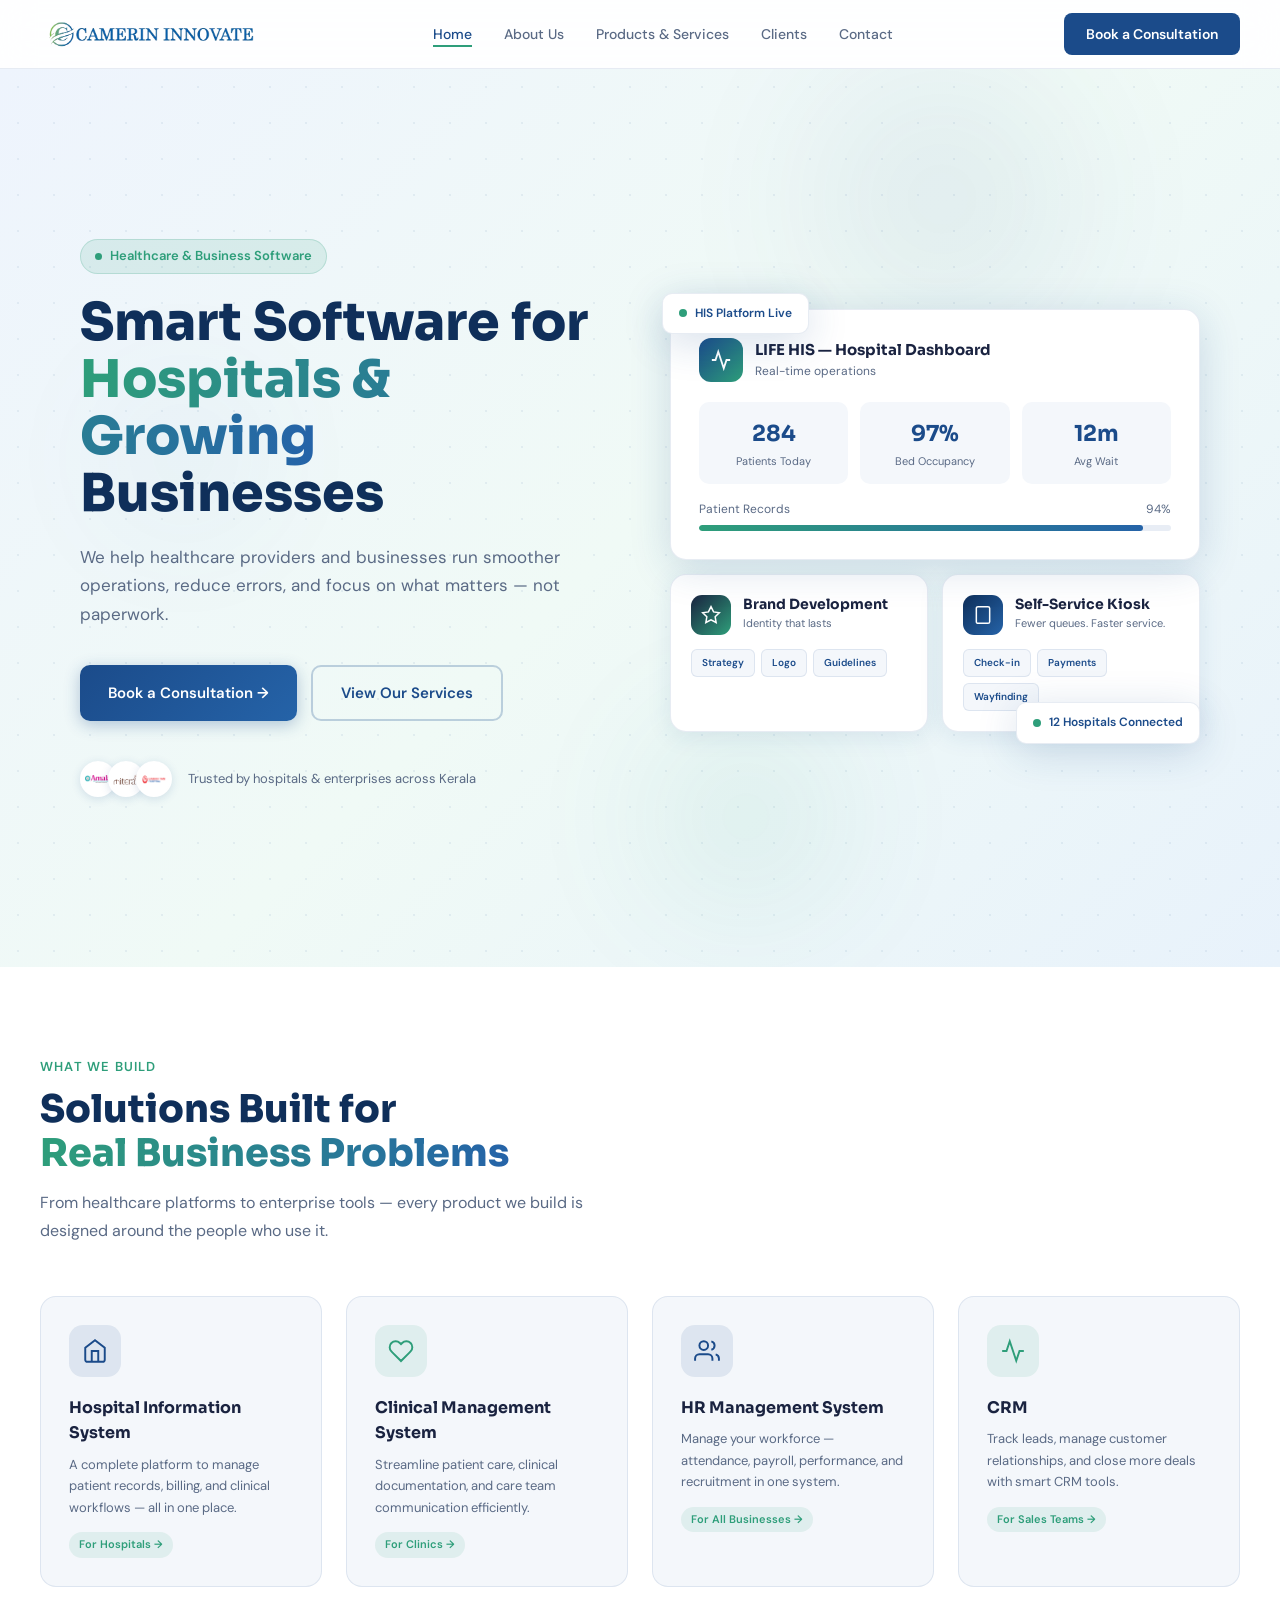
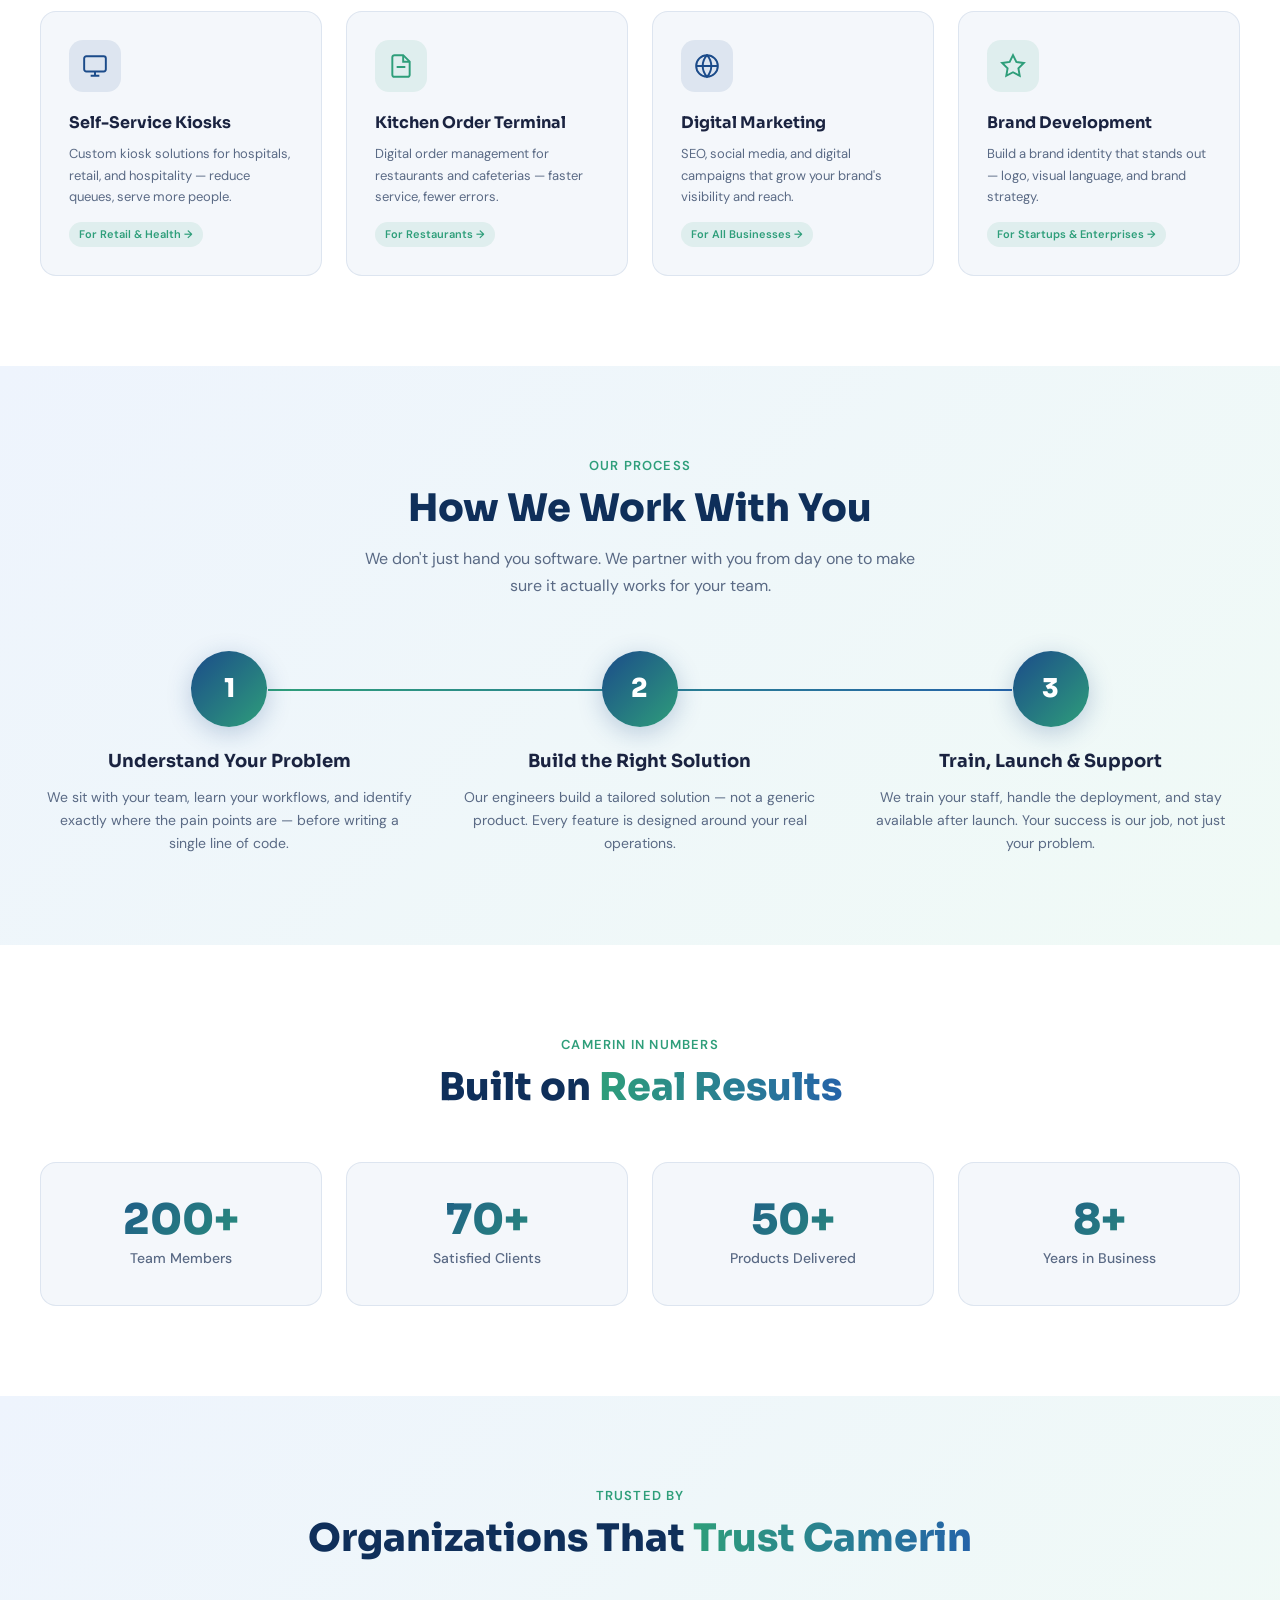
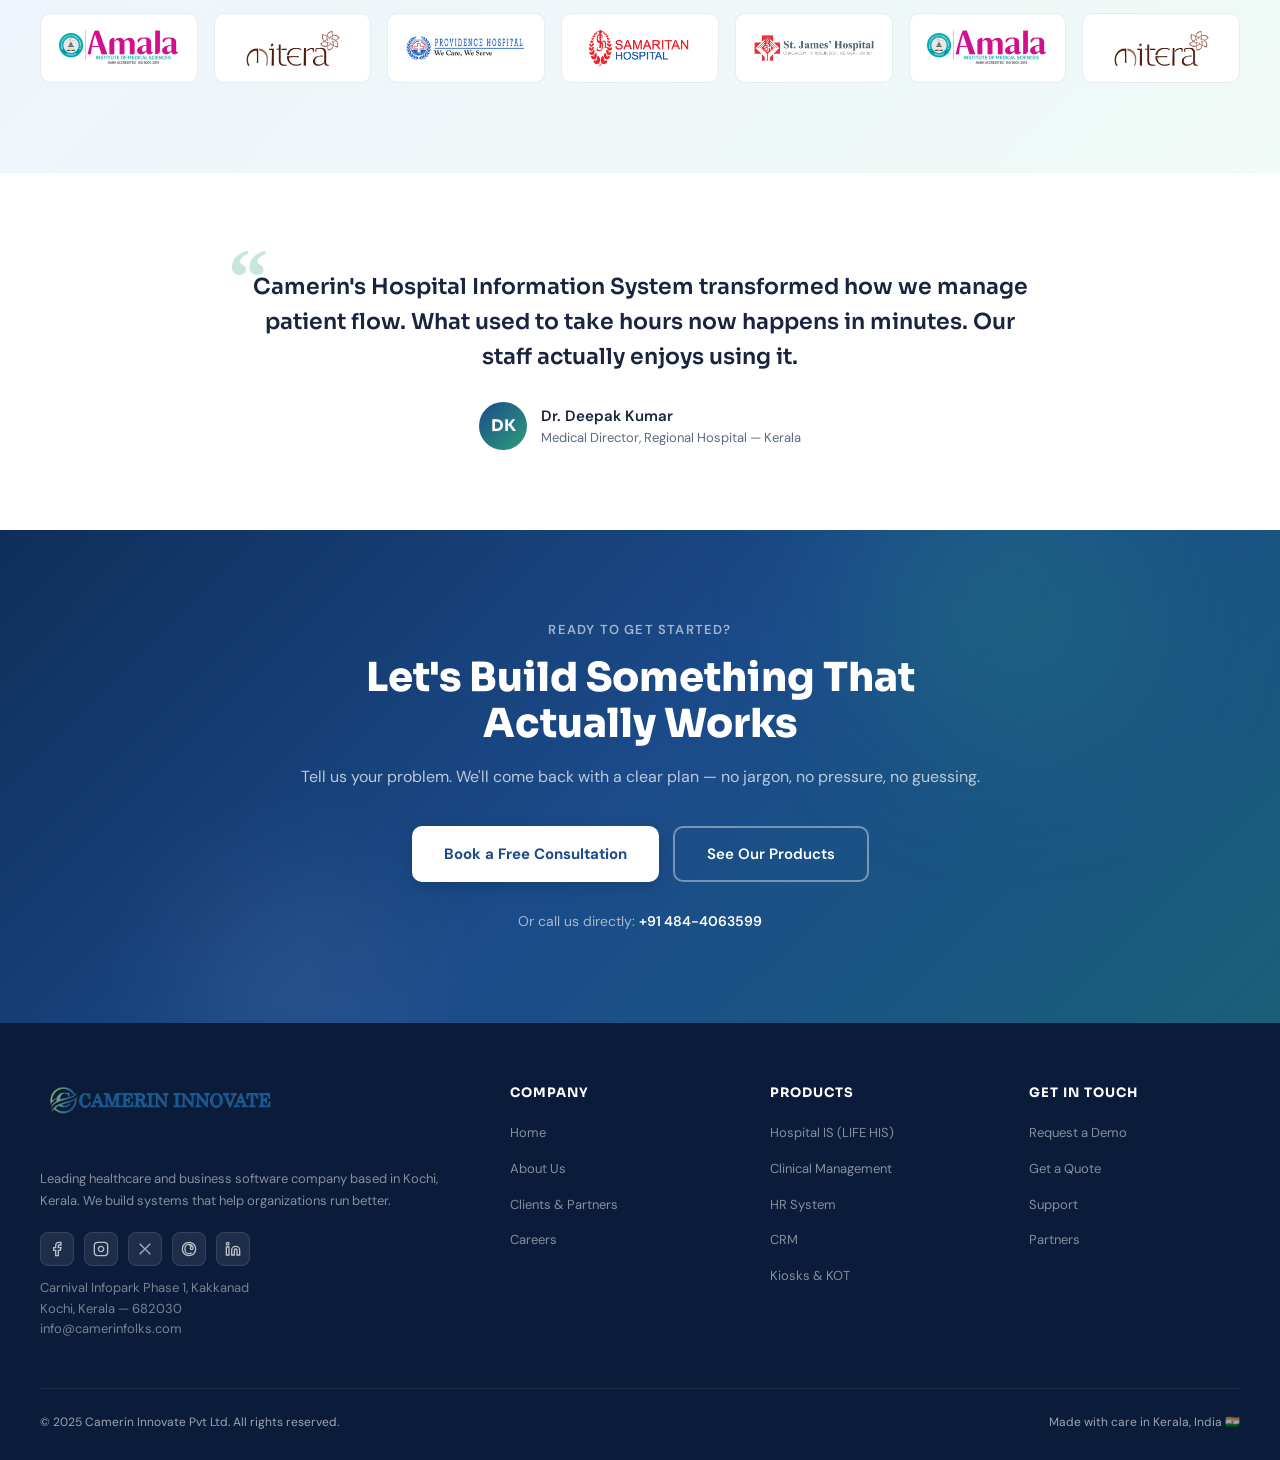
==== commit d77faff4: "Add files via upload" ====
--- a/index.html
+++ b/index.html
@@ -26,9 +26,27 @@
   .trust-dot{width:36px;height:36px;border-radius:50%;background:#fff;border:2px solid #fff;box-shadow:0 2px 10px rgba(27,75,138,0.15);display:flex;align-items:center;justify-content:center;overflow:hidden;flex-shrink:0}
   .trust-dot+.trust-dot{margin-left:-8px}
   .trust-dot img{width:26px;height:26px;object-fit:contain;display:block}
-  /* hero visual card */
+  /* hero product stack */
   .hero-visual{position:relative}
-  .hero-card{background:#fff;border-radius:var(--radius);padding:28px;box-shadow:var(--shadow-hover);border:1px solid var(--border)}
+  .hero-product-stack{display:flex;flex-direction:column;gap:14px}
+  .hero-stack-primary{position:relative}
+  .hero-stack-secondary{display:grid;grid-template-columns:1fr 1fr;gap:14px}
+  .hero-product-panel{display:block;background:#fff;border-radius:var(--radius);padding:20px;border:1px solid var(--border);box-shadow:var(--shadow);text-decoration:none;color:inherit;transition:all 0.25s}
+  .hero-product-panel:hover{box-shadow:var(--shadow-hover);transform:translateY(-2px);border-color:rgba(27,75,138,0.2)}
+  .hero-panel-header{display:flex;align-items:center;gap:12px;margin-bottom:14px}
+  .hero-panel-icon{width:40px;height:40px;border-radius:11px;display:flex;align-items:center;justify-content:center;flex-shrink:0}
+  .hero-panel-icon svg{width:20px;height:20px;stroke:#fff;fill:none;stroke-width:1.8}
+  .hero-panel-icon--brand{background:linear-gradient(135deg,#1a2340,var(--teal))}
+  .hero-panel-icon--kiosk{background:linear-gradient(135deg,var(--blue-dark),var(--blue-mid))}
+  .hero-panel-title{font-family:'Sora',sans-serif;font-size:14px;font-weight:700;color:var(--text);line-height:1.2}
+  .hero-panel-sub{font-size:11px;color:var(--muted);margin-top:2px}
+  .hero-panel-tags{display:flex;flex-wrap:wrap;gap:6px}
+  .hero-panel-tag{font-size:10px;font-weight:600;color:var(--blue);background:var(--light);padding:5px 10px;border-radius:6px;border:1px solid var(--border)}
+  .hero-card{background:#fff;border-radius:var(--radius);padding:28px;box-shadow:var(--shadow-hover);border:1px solid var(--border);display:block;text-decoration:none;color:inherit;transition:all 0.25s}
+  .hero-card:hover{box-shadow:0 12px 48px rgba(27,75,138,0.16);border-color:rgba(27,75,138,0.15)}
+  .hero-stack-primary{padding-top:4px}
+  .hero-stack-primary .fb1{top:-12px;left:-8px;z-index:3}
+  .hero-visual .fb2{bottom:-12px;right:0}
   .hero-card-header{display:flex;align-items:center;gap:12px;margin-bottom:20px}
   .hc-icon{width:44px;height:44px;border-radius:12px;background:linear-gradient(135deg,var(--blue),var(--teal));display:flex;align-items:center;justify-content:center}
   .hc-icon svg{width:22px;height:22px;stroke:#fff;fill:none;stroke-width:2}
@@ -87,7 +105,8 @@
   @media(max-width:768px){
     .hero-inner{grid-template-columns:1fr;gap:40px;padding:56px 16px}
     h1.hero-title{font-size:32px}
-    .hero-visual{display:none}
+    .hero-stack-secondary{grid-template-columns:1fr}
+    .hero-visual .fb2{position:relative;bottom:auto;right:auto;margin-top:8px;display:inline-flex}
     .clients-grid{grid-template-columns:repeat(3,1fr);gap:10px}
     .client-logo{padding:10px 8px;min-height:52px}
     .client-logo img{height:28px;max-width:80px}
@@ -161,24 +180,48 @@
       </div>
     </div>
     <div class="hero-visual">
-      <div class="floating-badge fb1"><div class="fb-dot"></div>HIS Platform Live</div>
-      <div class="hero-card">
-        <div class="hero-card-header">
-          <div class="hc-icon"><svg viewBox="0 0 24 24"><path d="M22 12h-4l-3 9L9 3l-3 9H2"/></svg></div>
-          <div><div class="hc-title">Hospital Dashboard</div><div class="hc-sub">Real-time operations</div></div>
+      <div class="hero-product-stack">
+        <div class="hero-stack-primary">
+          <div class="floating-badge fb1"><div class="fb-dot"></div>HIS Platform Live</div>
+          <a href="services.html#his" class="hero-card">
+            <div class="hero-card-header">
+              <div class="hc-icon"><svg viewBox="0 0 24 24"><path d="M22 12h-4l-3 9L9 3l-3 9H2"/></svg></div>
+              <div><div class="hc-title">LIFE HIS — Hospital Dashboard</div><div class="hc-sub">Real-time operations</div></div>
+            </div>
+            <div class="metric-row">
+              <div class="metric"><div class="metric-num">284</div><div class="metric-label">Patients Today</div></div>
+              <div class="metric"><div class="metric-num">97%</div><div class="metric-label">Bed Occupancy</div></div>
+              <div class="metric"><div class="metric-num">12m</div><div class="metric-label">Avg Wait</div></div>
+            </div>
+            <div>
+              <div class="prog-label"><span>Patient Records</span><span>94%</span></div>
+              <div class="prog-bar"><div class="prog-fill" style="width:94%"></div></div>
+            </div>
+          </a>
         </div>
-        <div class="metric-row">
-          <div class="metric"><div class="metric-num">284</div><div class="metric-label">Patients Today</div></div>
-          <div class="metric"><div class="metric-num">97%</div><div class="metric-label">Bed Occupancy</div></div>
-          <div class="metric"><div class="metric-num">12m</div><div class="metric-label">Avg Wait</div></div>
-        </div>
-        <div>
-          <div class="prog-label"><span>Patient Records</span><span>94%</span></div>
-          <div class="prog-bar"><div class="prog-fill" style="width:94%"></div></div>
-          <div class="prog-label"><span>Billing Processed</span><span>87%</span></div>
-          <div class="prog-bar"><div class="prog-fill" style="width:87%"></div></div>
-          <div class="prog-label"><span>Staff Attendance</span><span>100%</span></div>
-          <div class="prog-bar"><div class="prog-fill" style="width:100%"></div></div>
+        <div class="hero-stack-secondary">
+          <a href="services.html#brand" class="hero-product-panel">
+            <div class="hero-panel-header">
+              <div class="hero-panel-icon hero-panel-icon--brand"><svg viewBox="0 0 24 24"><polygon points="12 2 15.09 8.26 22 9.27 17 14.14 18.18 21.02 12 17.77 5.82 21.02 7 14.14 2 9.27 8.91 8.26 12 2"/></svg></div>
+              <div><div class="hero-panel-title">Brand Development</div><div class="hero-panel-sub">Identity that lasts</div></div>
+            </div>
+            <div class="hero-panel-tags">
+              <span class="hero-panel-tag">Strategy</span>
+              <span class="hero-panel-tag">Logo</span>
+              <span class="hero-panel-tag">Guidelines</span>
+            </div>
+          </a>
+          <a href="services.html#kiosk" class="hero-product-panel">
+            <div class="hero-panel-header">
+              <div class="hero-panel-icon hero-panel-icon--kiosk"><svg viewBox="0 0 24 24"><rect x="4" y="2" width="16" height="20" rx="2"/><line x1="12" y1="18" x2="12" y2="18.01"/></svg></div>
+              <div><div class="hero-panel-title">Self-Service Kiosk</div><div class="hero-panel-sub">Fewer queues. Faster service.</div></div>
+            </div>
+            <div class="hero-panel-tags">
+              <span class="hero-panel-tag">Check-in</span>
+              <span class="hero-panel-tag">Payments</span>
+              <span class="hero-panel-tag">Wayfinding</span>
+            </div>
+          </a>
         </div>
       </div>
       <div class="floating-badge fb2"><div class="fb-dot"></div>12 Hospitals Connected</div>
--- a/style.css
+++ b/style.css
@@ -211,6 +211,18 @@
 }
 @keyframes pulse { 0%,100%{opacity:1;transform:scale(1)} 50%{opacity:0.5;transform:scale(1.4)} }
 @keyframes float2 { 0%,100%{transform:translateY(0)} 50%{transform:translateY(-8px)} }
+@keyframes float2Center {
+  0%, 100% { transform: translate(-50%, -50%) translateY(0); }
+  50% { transform: translate(-50%, -50%) translateY(-8px); }
+}
+@keyframes float2CenterX {
+  0%, 100% { transform: translateX(-50%) translateY(0); }
+  50% { transform: translateX(-50%) translateY(-8px); }
+}
+@keyframes float2MidY {
+  0%, 100% { transform: translateY(-50%); }
+  50% { transform: translateY(calc(-50% - 8px)); }
+}
 
 /* ── PAGE HERO (inner pages) ───────────────── */
 .page-hero {
@@ -393,6 +405,337 @@
 .form-textarea { resize: vertical; min-height: 120px; }
 .form-select { appearance: none; background-image: url("data:image/svg+xml,%3Csvg xmlns='http://www.w3.org/2000/svg' width='12' height='12' viewBox='0 0 24 24' fill='none' stroke='%235a6a85' stroke-width='2'%3E%3Cpolyline points='6 9 12 15 18 9'/%3E%3C/svg%3E"); background-repeat: no-repeat; background-position: right 14px center; padding-right: 36px; }
 
+/* ── PRODUCT ILLUSTRATIONS (services + home) ─── */
+.product-visual {
+  border-radius: var(--radius);
+  overflow: visible;
+  box-shadow: none;
+}
+.product-illustration {
+  position: relative;
+  min-height: 360px;
+  padding: 24px;
+  border-radius: var(--radius);
+  background: linear-gradient(135deg, #eef4fd 0%, #f0faf6 55%, #e8f2fb 100%);
+  border: 1px solid var(--border);
+  box-shadow: var(--shadow);
+  overflow: visible;
+}
+.product-illustration .pi-bg {
+  position: absolute;
+  inset: 0;
+  pointer-events: none;
+  overflow: hidden;
+  border-radius: inherit;
+}
+.product-illustration .pi-bg .grid-dots { opacity: 0.65; }
+.product-illustration .pi-rings {
+  position: absolute;
+  top: 50%;
+  left: 50%;
+  width: 88%;
+  height: 88%;
+  transform: translate(-50%, -50%);
+  pointer-events: none;
+}
+.product-illustration .pi-rings circle {
+  fill: none;
+  stroke: rgba(27, 75, 138, 0.12);
+  stroke-width: 1;
+  stroke-dasharray: 6 8;
+}
+.pi-hub {
+  position: absolute;
+  top: 50%;
+  left: 50%;
+  transform: translate(-50%, -50%);
+  z-index: 2;
+  background: #fff;
+  border-radius: 14px;
+  border: 1px solid var(--border);
+  box-shadow: var(--shadow-hover);
+  display: flex;
+  flex-direction: column;
+  align-items: center;
+  justify-content: center;
+  text-align: center;
+}
+.pi-hub.pi-float { animation: float2Center 5.5s ease-in-out infinite; }
+.pi-hub--round {
+  width: 88px;
+  height: 88px;
+  border-radius: 50%;
+  padding: 0;
+}
+.pi-hub--card {
+  width: 120px;
+  padding: 14px 12px;
+  gap: 6px;
+}
+.pi-hub-icon {
+  width: 40px;
+  height: 40px;
+  border-radius: 12px;
+  background: linear-gradient(135deg, var(--blue), var(--teal));
+  display: flex;
+  align-items: center;
+  justify-content: center;
+}
+.pi-hub-icon svg {
+  width: 22px;
+  height: 22px;
+  stroke: #fff;
+  fill: none;
+  stroke-width: 1.8;
+}
+.pi-hub--round .pi-hub-icon {
+  width: 100%;
+  height: 100%;
+  border-radius: 50%;
+  background: linear-gradient(135deg, var(--teal), var(--teal-light));
+}
+.pi-hub--round .pi-hub-icon svg { width: 36px; height: 36px; }
+.pi-hub-title {
+  font-family: 'Sora', sans-serif;
+  font-size: 10px;
+  font-weight: 700;
+  color: var(--blue-dark);
+  line-height: 1.2;
+}
+.pi-hub-mini {
+  display: grid;
+  grid-template-columns: repeat(3, 1fr);
+  gap: 4px;
+  width: 100%;
+  margin-top: 4px;
+}
+.pi-hub-mini span {
+  font-size: 8px;
+  font-weight: 600;
+  color: var(--blue);
+  background: var(--light);
+  border-radius: 4px;
+  padding: 3px 2px;
+}
+.pi-node {
+  position: absolute;
+  z-index: 3;
+  background: #fff;
+  border-radius: 10px;
+  border: 1px solid var(--border);
+  box-shadow: 0 4px 20px rgba(27, 75, 138, 0.1);
+  padding: 10px 12px;
+  display: flex;
+  align-items: center;
+  gap: 8px;
+  min-width: 0;
+  max-width: 148px;
+}
+.pi-node.pi-float { animation: float2 4s ease-in-out infinite; }
+.pi-node-icon {
+  width: 32px;
+  height: 32px;
+  border-radius: 8px;
+  background: rgba(27, 75, 138, 0.08);
+  display: flex;
+  align-items: center;
+  justify-content: center;
+  flex-shrink: 0;
+}
+.pi-node-icon svg {
+  width: 18px;
+  height: 18px;
+  stroke: var(--blue);
+  fill: none;
+  stroke-width: 1.8;
+}
+.pi-node-icon.teal { background: rgba(46, 158, 122, 0.1); }
+.pi-node-icon.teal svg { stroke: var(--teal); }
+.pi-node-label {
+  font-size: 11px;
+  font-weight: 600;
+  color: var(--text);
+  line-height: 1.25;
+}
+/* HIS — 6 nodes */
+.product-illustration--his .pi-node-1 { top: 4%; left: 50%; transform: translateX(-50%); }
+.product-illustration--his .pi-node-1.pi-float { animation: float2CenterX 4s ease-in-out infinite; }
+.product-illustration--his .pi-node-2 { top: 20%; right: 2%; }
+.product-illustration--his .pi-node-3 { bottom: 20%; right: 2%; }
+.product-illustration--his .pi-node-4 { bottom: 4%; left: 50%; transform: translateX(-50%); }
+.product-illustration--his .pi-node-4.pi-float { animation: float2CenterX 4s ease-in-out infinite; }
+.product-illustration--his .pi-node-5 { bottom: 20%; left: 2%; }
+.product-illustration--his .pi-node-6 { top: 20%; left: 2%; }
+/* CMS — 4 nodes */
+.product-illustration--cms .pi-node-1 { top: 6%; left: 50%; transform: translateX(-50%); }
+.product-illustration--cms .pi-node-1.pi-float { animation: float2CenterX 4s ease-in-out infinite; }
+.product-illustration--cms .pi-node-2 { top: 50%; right: 2%; transform: translateY(-50%); }
+.product-illustration--cms .pi-node-2.pi-float { animation: float2MidY 4s ease-in-out infinite; }
+.product-illustration--cms .pi-node-3 { bottom: 6%; left: 50%; transform: translateX(-50%); }
+.product-illustration--cms .pi-node-3.pi-float { animation: float2CenterX 4s ease-in-out infinite; }
+.product-illustration--cms .pi-node-4 { top: 50%; left: 2%; transform: translateY(-50%); }
+.product-illustration--cms .pi-node-4.pi-float { animation: float2MidY 4s ease-in-out infinite; }
+/* HRM — 5 nodes vertical arc */
+.product-illustration--hrm { min-height: 400px; }
+.product-illustration--hrm .pi-hub { left: 32%; }
+.product-illustration--hrm .pi-node-1 { top: 6%; right: 4%; }
+.product-illustration--hrm .pi-node-2 { top: 24%; right: 2%; }
+.product-illustration--hrm .pi-node-3 { top: 50%; right: 0; transform: translateY(-50%); }
+.product-illustration--hrm .pi-node-3.pi-float { animation: float2MidY 4s ease-in-out infinite; }
+.product-illustration--hrm .pi-node-4 { bottom: 24%; right: 2%; }
+.product-illustration--hrm .pi-node-5 { bottom: 6%; right: 4%; }
+/* CRM — 5 nodes */
+.product-illustration--crm .pi-node-1 { top: 5%; left: 50%; transform: translateX(-50%); }
+.product-illustration--crm .pi-node-1.pi-float { animation: float2CenterX 4s ease-in-out infinite; }
+.product-illustration--crm .pi-node-2 { top: 22%; right: 2%; }
+.product-illustration--crm .pi-node-3 { bottom: 22%; right: 2%; }
+.product-illustration--crm .pi-node-4 { bottom: 5%; left: 50%; transform: translateX(-50%); }
+.product-illustration--crm .pi-node-4.pi-float { animation: float2CenterX 4s ease-in-out infinite; }
+.product-illustration--crm .pi-node-5 { top: 22%; left: 2%; }
+/* Kiosk — 4 nodes */
+.product-illustration--kiosk .pi-node-1 { top: 8%; left: 50%; transform: translateX(-50%); }
+.product-illustration--kiosk .pi-node-1.pi-float { animation: float2CenterX 4s ease-in-out infinite; }
+.product-illustration--kiosk .pi-node-2 { top: 50%; right: 2%; transform: translateY(-50%); }
+.product-illustration--kiosk .pi-node-2.pi-float { animation: float2MidY 4s ease-in-out infinite; }
+.product-illustration--kiosk .pi-node-3 { bottom: 8%; left: 50%; transform: translateX(-50%); }
+.product-illustration--kiosk .pi-node-3.pi-float { animation: float2CenterX 4s ease-in-out infinite; }
+.product-illustration--kiosk .pi-node-4 { top: 50%; left: 2%; transform: translateY(-50%); }
+.product-illustration--kiosk .pi-node-4.pi-float { animation: float2MidY 4s ease-in-out infinite; }
+/* KOT — 4 nodes */
+.product-illustration--kot .pi-node-1 { top: 8%; left: 50%; transform: translateX(-50%); }
+.product-illustration--kot .pi-node-1.pi-float { animation: float2CenterX 4s ease-in-out infinite; }
+.product-illustration--kot .pi-node-2 { top: 50%; right: 2%; transform: translateY(-50%); }
+.product-illustration--kot .pi-node-2.pi-float { animation: float2MidY 4s ease-in-out infinite; }
+.product-illustration--kot .pi-node-3 { bottom: 8%; left: 50%; transform: translateX(-50%); }
+.product-illustration--kot .pi-node-3.pi-float { animation: float2CenterX 4s ease-in-out infinite; }
+.product-illustration--kot .pi-node-4 { top: 50%; left: 2%; transform: translateY(-50%); }
+.product-illustration--kot .pi-node-4.pi-float { animation: float2MidY 4s ease-in-out infinite; }
+/* Marketing — 5 nodes */
+.product-illustration--marketing .pi-node-1 { top: 4%; left: 42%; }
+.product-illustration--marketing .pi-node-2 { top: 18%; right: 4%; }
+.product-illustration--marketing .pi-node-3 { bottom: 18%; right: 6%; }
+.product-illustration--marketing .pi-node-4 { bottom: 4%; left: 38%; }
+.product-illustration--marketing .pi-node-5 { top: 28%; left: 2%; }
+/* Brand — 5 nodes */
+.product-illustration--brand .pi-node-1 { top: 5%; left: 50%; transform: translateX(-50%); }
+.product-illustration--brand .pi-node-1.pi-float { animation: float2CenterX 4s ease-in-out infinite; }
+.product-illustration--brand .pi-node-2 { top: 22%; right: 2%; }
+.product-illustration--brand .pi-node-3 { bottom: 22%; right: 2%; }
+.product-illustration--brand .pi-node-4 { bottom: 5%; left: 50%; transform: translateX(-50%); }
+.product-illustration--brand .pi-node-4.pi-float { animation: float2CenterX 4s ease-in-out infinite; }
+.product-illustration--brand .pi-node-5 { top: 22%; left: 2%; }
+.pi-node-1.pi-float { animation-delay: 0s; }
+.pi-node-2.pi-float { animation-delay: 0.7s; }
+.pi-node-3.pi-float { animation-delay: 1.4s; }
+.pi-node-4.pi-float { animation-delay: 2.1s; }
+.pi-node-5.pi-float { animation-delay: 2.8s; }
+.pi-node-6.pi-float { animation-delay: 3.5s; }
+
+/* Services page — product section layout */
+.filter-tabs { display: flex; gap: 10px; flex-wrap: wrap; margin-bottom: 48px; }
+.filter-tab {
+  padding: 10px 20px; border-radius: 8px; border: 1.5px solid var(--border);
+  font-family: 'DM Sans', sans-serif; font-size: 13px; font-weight: 600;
+  color: var(--muted); background: #fff; cursor: pointer; transition: all 0.2s;
+}
+.filter-tab:hover, .filter-tab.active {
+  background: var(--blue); color: #fff; border-color: var(--blue);
+}
+.product-section { padding: 80px 0; border-bottom: 1px solid var(--border); }
+.product-section:last-child { border-bottom: none; }
+.product-grid {
+  display: grid; grid-template-columns: 1fr 1fr; gap: 64px; align-items: center;
+}
+.product-grid.reverse { direction: rtl; }
+.product-grid.reverse > * { direction: ltr; }
+.product-badge {
+  display: inline-flex; align-items: center; gap: 6px;
+  background: rgba(46, 158, 122, 0.1); color: var(--teal);
+  font-size: 12px; font-weight: 600; padding: 5px 12px; border-radius: 20px;
+  margin-bottom: 14px; border: 1px solid rgba(46, 158, 122, 0.2);
+}
+.product-title {
+  font-family: 'Sora', sans-serif; font-size: 30px; font-weight: 800;
+  color: var(--blue-dark); line-height: 1.2; margin-bottom: 14px;
+}
+.product-title span {
+  background: linear-gradient(90deg, var(--teal), var(--blue-mid));
+  -webkit-background-clip: text; -webkit-text-fill-color: transparent; background-clip: text;
+}
+.product-desc { font-size: 15px; color: var(--muted); line-height: 1.75; margin-bottom: 24px; }
+.features-list { list-style: none; margin-bottom: 28px; }
+.features-list li {
+  display: flex; align-items: flex-start; gap: 10px; font-size: 14px;
+  color: var(--text); padding: 8px 0; border-bottom: 1px solid var(--border);
+}
+.features-list li:last-child { border-bottom: none; }
+.feat-check {
+  width: 20px; height: 20px; border-radius: 6px;
+  background: rgba(46, 158, 122, 0.12);
+  display: flex; align-items: center; justify-content: center; flex-shrink: 0; margin-top: 1px;
+}
+.feat-check svg { width: 12px; height: 12px; stroke: var(--teal); fill: none; stroke-width: 2.5; }
+.product-actions { display: flex; gap: 12px; flex-wrap: wrap; }
+
+@media (max-width: 900px) {
+  .product-grid { grid-template-columns: 1fr; gap: 36px; }
+  .product-grid.reverse { direction: ltr; }
+  .product-illustration { min-height: 300px; padding: 16px; }
+  .pi-node { max-width: 130px; padding: 8px 10px; }
+  .pi-node-label { font-size: 10px; }
+  .product-illustration--his .pi-node-2,
+  .product-illustration--his .pi-node-3,
+  .product-illustration--his .pi-node-5,
+  .product-illustration--his .pi-node-6 { top: auto; bottom: auto; }
+  .product-illustration--his {
+    display: grid;
+    grid-template-columns: 1fr 1fr;
+    grid-template-rows: auto 1fr auto;
+    gap: 8px;
+    min-height: 320px;
+  }
+  .product-illustration--his .pi-bg,
+  .product-illustration--his .pi-rings { display: none; }
+  .product-illustration--his .pi-hub {
+    grid-column: 1 / -1;
+    position: relative;
+    top: auto; left: auto;
+    transform: none;
+    margin: 0 auto 8px;
+  }
+  .product-illustration--his .pi-node {
+    position: relative;
+    top: auto !important; left: auto !important; right: auto !important;
+    bottom: auto !important;
+    transform: none !important;
+    max-width: none;
+  }
+}
+
+@media (prefers-reduced-motion: reduce) {
+  .pi-float, .floating-badge,
+  .product-illustration--his .pi-node-1.pi-float,
+  .product-illustration--his .pi-node-4.pi-float,
+  .product-illustration--cms .pi-node-1.pi-float,
+  .product-illustration--cms .pi-node-2.pi-float,
+  .product-illustration--cms .pi-node-3.pi-float,
+  .product-illustration--cms .pi-node-4.pi-float,
+  .product-illustration--crm .pi-node-1.pi-float,
+  .product-illustration--crm .pi-node-4.pi-float,
+  .product-illustration--kiosk .pi-node-1.pi-float,
+  .product-illustration--kiosk .pi-node-2.pi-float,
+  .product-illustration--kiosk .pi-node-3.pi-float,
+  .product-illustration--kiosk .pi-node-4.pi-float,
+  .product-illustration--kot .pi-node-1.pi-float,
+  .product-illustration--kot .pi-node-2.pi-float,
+  .product-illustration--kot .pi-node-3.pi-float,
+  .product-illustration--kot .pi-node-4.pi-float,
+  .product-illustration--brand .pi-node-1.pi-float,
+  .product-illustration--brand .pi-node-4.pi-float {
+    animation: none !important;
+  }
+}
+
 /* ── RESPONSIVE ────────────────────────────── */
 @media (max-width: 1024px) {
   .stats-grid { grid-template-columns: repeat(2,1fr); }
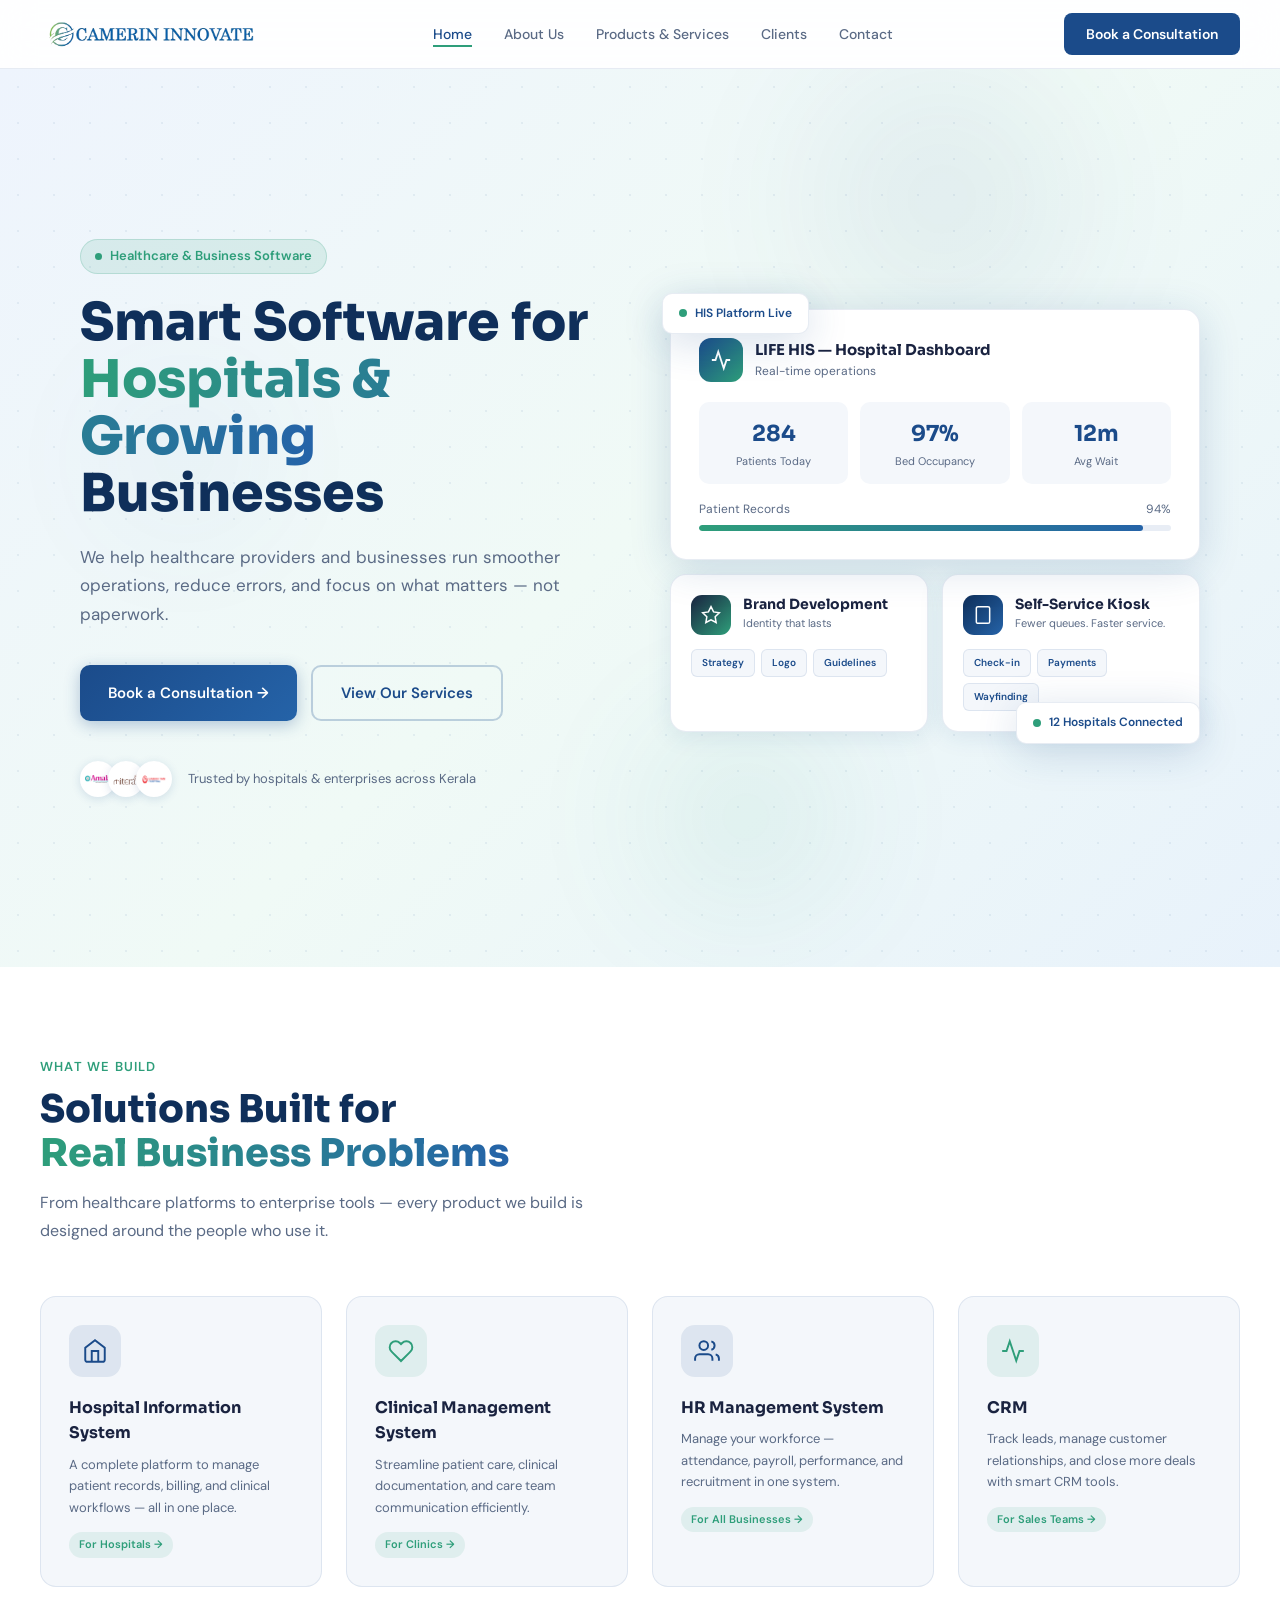
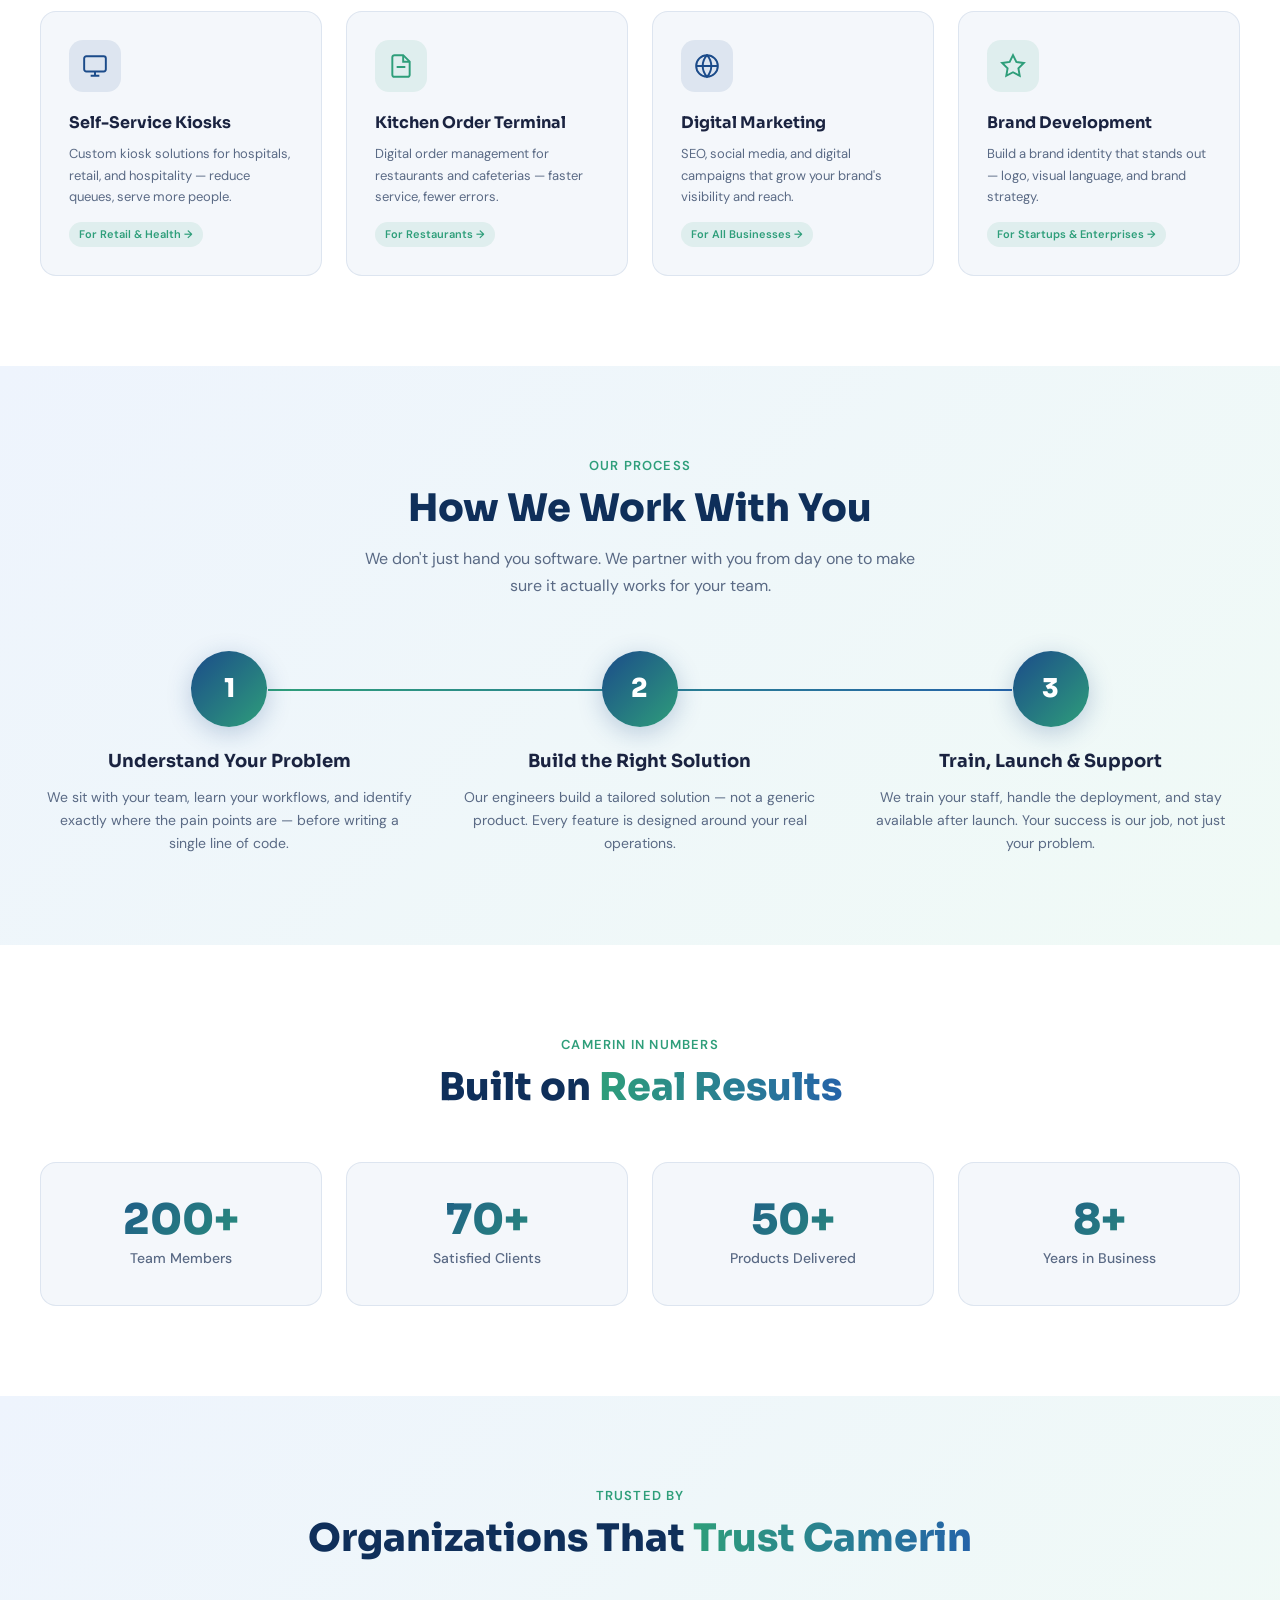
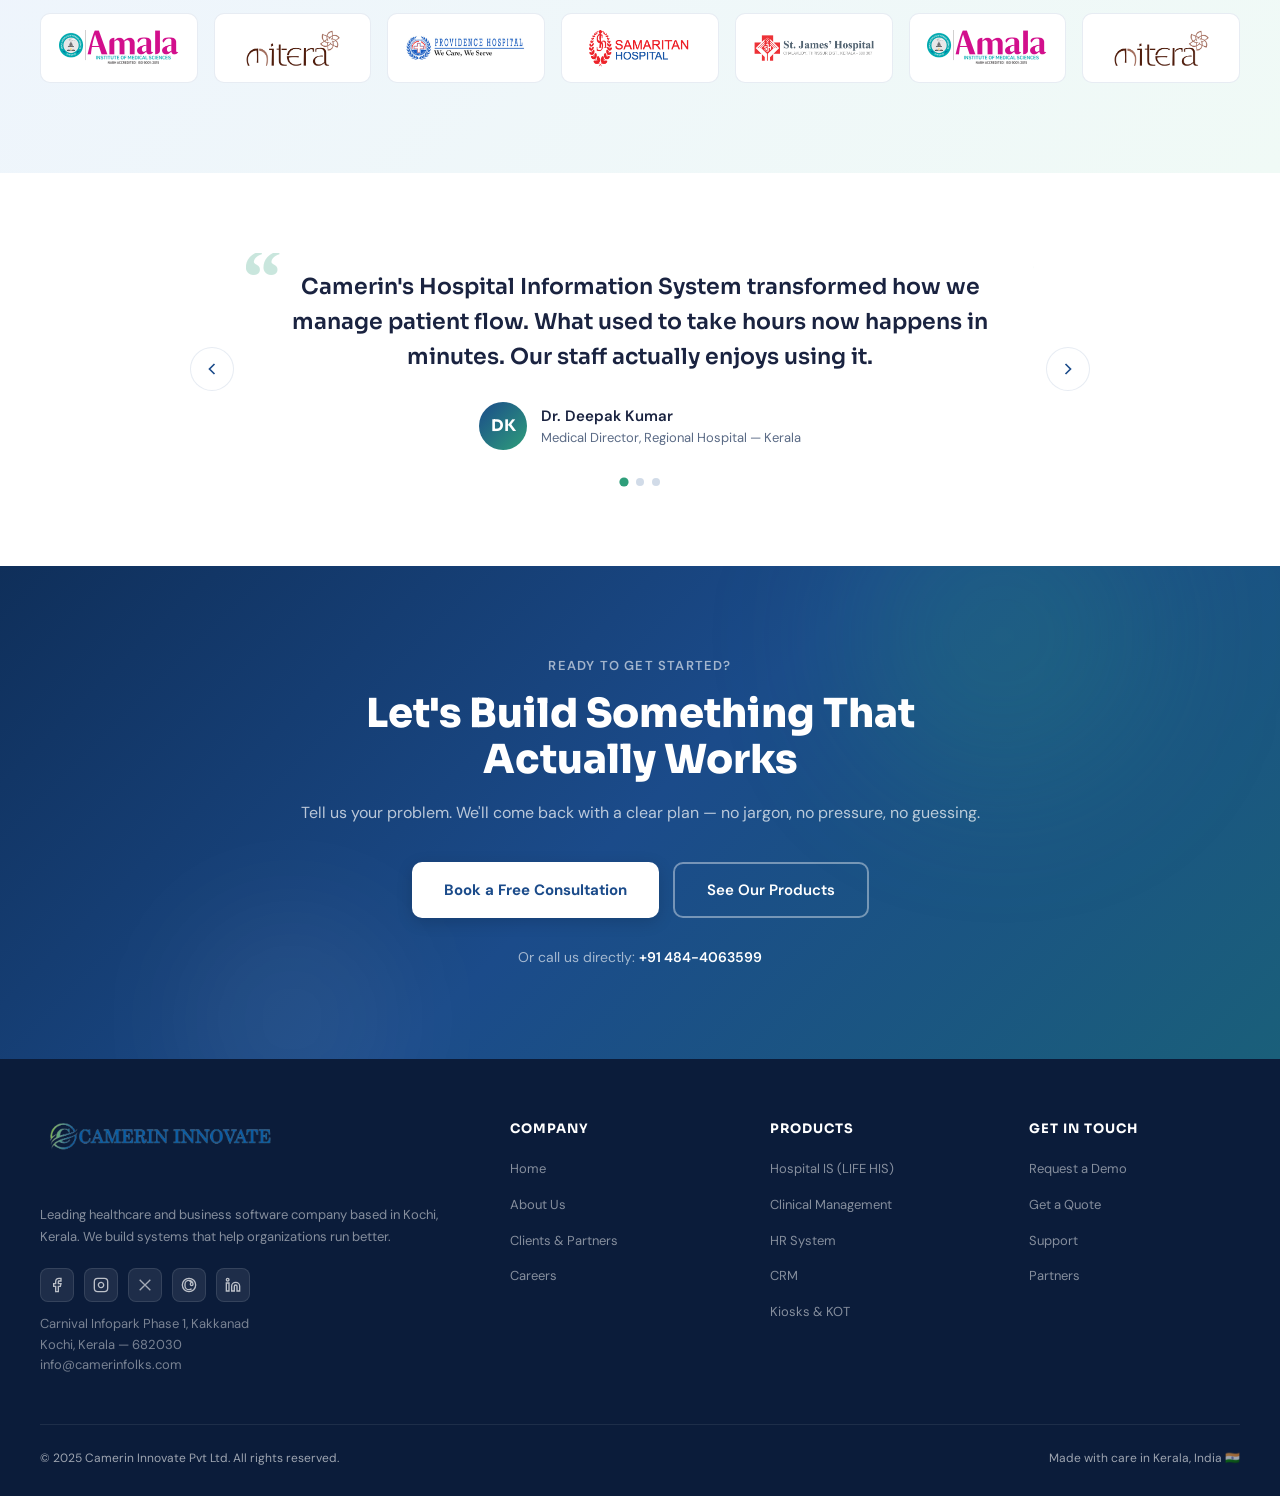
==== commit 86e8659a: "Add files via upload" ====
--- a/index.html
+++ b/index.html
@@ -77,6 +77,8 @@
   .sc-title{font-family:'Sora',sans-serif;font-size:16px;font-weight:700;color:var(--text);margin-bottom:8px}
   .sc-desc{font-size:13px;color:var(--muted);line-height:1.65}
   .sc-tag{display:inline-block;margin-top:14px;font-size:11px;font-weight:600;color:var(--teal);background:rgba(46,158,122,0.1);padding:4px 10px;border-radius:20px}
+  a.service-card{display:block;text-decoration:none;color:inherit}
+  a.service-card:focus-visible{outline:2px solid var(--teal);outline-offset:3px}
   /* how */
   .how{background:linear-gradient(135deg,#eef4fd,#f0faf6)}
   .steps-row{display:grid;grid-template-columns:repeat(3,1fr);gap:32px;position:relative}
@@ -91,15 +93,28 @@
   .client-logo{background:#fff;border-radius:10px;padding:14px 16px;display:flex;align-items:center;justify-content:center;border:1px solid var(--border);transition:all 0.2s;min-height:64px}
   .client-logo img{height:40px;width:auto;max-width:120px;object-fit:contain;display:block}
   .client-logo:hover{box-shadow:var(--shadow);transform:translateY(-2px)}
-  /* testimonial */
+  /* testimonial carousel */
   .testi{background:#fff;padding:80px 40px}
-  .testi-inner{max-width:800px;margin:0 auto;text-align:center}
+  .testi-carousel{max-width:900px;margin:0 auto;display:flex;align-items:center;gap:12px}
+  .testi-carousel-col{flex:1;min-width:0}
+  .carousel-viewport{overflow:hidden}
+  .carousel-track{display:flex;transition:transform 0.45s ease}
+  .carousel-slide{flex:0 0 100%;min-width:0}
+  .testi-inner{max-width:800px;margin:0 auto;text-align:center;padding:0 8px}
   .testi-quote{font-family:'Sora',sans-serif;font-size:22px;font-weight:600;color:var(--text);line-height:1.6;margin-bottom:28px;position:relative;padding-top:16px}
   .testi-quote::before{content:'\201C';font-size:80px;color:var(--teal);opacity:0.25;position:absolute;top:-16px;left:-12px;font-family:Georgia,serif;line-height:1}
   .testi-author{display:flex;align-items:center;justify-content:center;gap:14px}
   .testi-avatar{width:48px;height:48px;border-radius:50%;background:linear-gradient(135deg,var(--blue),var(--teal));display:flex;align-items:center;justify-content:center;color:#fff;font-family:'Sora',sans-serif;font-weight:700;font-size:16px;flex-shrink:0}
+  .testi-avatar--teal{background:linear-gradient(135deg,var(--teal),var(--blue))}
+  .testi-avatar--navy{background:linear-gradient(135deg,#1a5f7a,var(--blue))}
   .testi-name{font-weight:600;color:var(--text);font-size:15px;text-align:left}
   .testi-role{font-size:13px;color:var(--muted);text-align:left}
+  .carousel-btn{flex-shrink:0;width:44px;height:44px;border-radius:50%;border:1.5px solid var(--border);background:#fff;color:var(--blue);cursor:pointer;display:flex;align-items:center;justify-content:center;transition:all 0.2s}
+  .carousel-btn:hover{border-color:var(--teal);color:var(--teal);box-shadow:var(--shadow)}
+  .carousel-btn svg{width:20px;height:20px;stroke:currentColor;fill:none;stroke-width:2}
+  .carousel-dots{display:flex;justify-content:center;gap:8px;margin-top:28px}
+  .carousel-dot{width:8px;height:8px;border-radius:50%;border:none;background:rgba(27,75,138,0.2);cursor:pointer;padding:0;transition:background 0.2s,transform 0.2s}
+  .carousel-dot.active{background:var(--teal);transform:scale(1.15)}
   /* stats */
   .stats-section{background:#fff}
   @media(max-width:768px){
@@ -114,6 +129,9 @@
     .steps-row::before{display:none}
     .testi{padding:56px 16px}
     .testi-quote{font-size:17px}
+    .testi-carousel{gap:4px}
+    .carousel-btn{width:36px;height:36px}
+    .carousel-btn svg{width:16px;height:16px}
     .services-grid{grid-template-columns:1fr}
   }
 </style>
@@ -238,54 +256,54 @@
       <p class="section-sub">From healthcare platforms to enterprise tools — every product we build is designed around the people who use it.</p>
     </div>
     <div class="services-grid">
-      <div class="service-card">
+      <a href="services.html#his" class="service-card">
         <div class="sc-icon sc-blue"><svg viewBox="0 0 24 24"><path d="M3 9l9-7 9 7v11a2 2 0 01-2 2H5a2 2 0 01-2-2z"/><polyline points="9 22 9 12 15 12 15 22"/></svg></div>
         <div class="sc-title">Hospital Information System</div>
         <div class="sc-desc">A complete platform to manage patient records, billing, and clinical workflows — all in one place.</div>
-        <a href="services.html#his" class="sc-tag">For Hospitals →</a>
-      </div>
-      <div class="service-card">
+        <span class="sc-tag">For Hospitals →</span>
+      </a>
+      <a href="services.html#cms" class="service-card">
         <div class="sc-icon sc-teal"><svg viewBox="0 0 24 24"><path d="M20.84 4.61a5.5 5.5 0 00-7.78 0L12 5.67l-1.06-1.06a5.5 5.5 0 00-7.78 7.78l1.06 1.06L12 21.23l7.78-7.78 1.06-1.06a5.5 5.5 0 000-7.78z"/></svg></div>
         <div class="sc-title">Clinical Management System</div>
         <div class="sc-desc">Streamline patient care, clinical documentation, and care team communication efficiently.</div>
-        <a href="services.html#cms" class="sc-tag">For Clinics →</a>
-      </div>
-      <div class="service-card">
+        <span class="sc-tag">For Clinics →</span>
+      </a>
+      <a href="services.html#hrm" class="service-card">
         <div class="sc-icon sc-blue"><svg viewBox="0 0 24 24"><path d="M17 21v-2a4 4 0 00-4-4H5a4 4 0 00-4 4v2"/><circle cx="9" cy="7" r="4"/><path d="M23 21v-2a4 4 0 00-3-3.87M16 3.13a4 4 0 010 7.75"/></svg></div>
         <div class="sc-title">HR Management System</div>
         <div class="sc-desc">Manage your workforce — attendance, payroll, performance, and recruitment in one system.</div>
-        <a href="services.html#hrm" class="sc-tag">For All Businesses →</a>
-      </div>
-      <div class="service-card">
+        <span class="sc-tag">For All Businesses →</span>
+      </a>
+      <a href="services.html#crm" class="service-card">
         <div class="sc-icon sc-teal"><svg viewBox="0 0 24 24"><polyline points="22 12 18 12 15 21 9 3 6 12 2 12"/></svg></div>
         <div class="sc-title">CRM</div>
         <div class="sc-desc">Track leads, manage customer relationships, and close more deals with smart CRM tools.</div>
-        <a href="services.html#crm" class="sc-tag">For Sales Teams →</a>
-      </div>
-      <div class="service-card">
+        <span class="sc-tag">For Sales Teams →</span>
+      </a>
+      <a href="services.html#kiosk" class="service-card">
         <div class="sc-icon sc-blue"><svg viewBox="0 0 24 24"><rect x="2" y="3" width="20" height="14" rx="2"/><line x1="8" y1="21" x2="16" y2="21"/><line x1="12" y1="17" x2="12" y2="21"/></svg></div>
         <div class="sc-title">Self-Service Kiosks</div>
         <div class="sc-desc">Custom kiosk solutions for hospitals, retail, and hospitality — reduce queues, serve more people.</div>
-        <a href="services.html#kiosk" class="sc-tag">For Retail &amp; Health →</a>
-      </div>
-      <div class="service-card">
+        <span class="sc-tag">For Retail &amp; Health →</span>
+      </a>
+      <a href="services.html#kot" class="service-card">
         <div class="sc-icon sc-teal"><svg viewBox="0 0 24 24"><path d="M14 2H6a2 2 0 00-2 2v16a2 2 0 002 2h12a2 2 0 002-2V8z"/><polyline points="14 2 14 8 20 8"/><line x1="16" y1="13" x2="8" y2="13"/></svg></div>
         <div class="sc-title">Kitchen Order Terminal</div>
         <div class="sc-desc">Digital order management for restaurants and cafeterias — faster service, fewer errors.</div>
-        <a href="services.html#kot" class="sc-tag">For Restaurants →</a>
-      </div>
-      <div class="service-card">
+        <span class="sc-tag">For Restaurants →</span>
+      </a>
+      <a href="services.html#marketing" class="service-card">
         <div class="sc-icon sc-blue"><svg viewBox="0 0 24 24"><circle cx="12" cy="12" r="10"/><line x1="2" y1="12" x2="22" y2="12"/><path d="M12 2a15.3 15.3 0 014 10 15.3 15.3 0 01-4 10 15.3 15.3 0 01-4-10 15.3 15.3 0 014-10z"/></svg></div>
         <div class="sc-title">Digital Marketing</div>
         <div class="sc-desc">SEO, social media, and digital campaigns that grow your brand's visibility and reach.</div>
-        <a href="services.html#marketing" class="sc-tag">For All Businesses →</a>
-      </div>
-      <div class="service-card">
+        <span class="sc-tag">For All Businesses →</span>
+      </a>
+      <a href="services.html#brand" class="service-card">
         <div class="sc-icon sc-teal"><svg viewBox="0 0 24 24"><polygon points="12 2 15.09 8.26 22 9.27 17 14.14 18.18 21.02 12 17.77 5.82 21.02 7 14.14 2 9.27 8.91 8.26 12 2"/></svg></div>
         <div class="sc-title">Brand Development</div>
         <div class="sc-desc">Build a brand identity that stands out — logo, visual language, and brand strategy.</div>
-        <a href="services.html#brand" class="sc-tag">For Startups &amp; Enterprises →</a>
-      </div>
+        <span class="sc-tag">For Startups &amp; Enterprises →</span>
+      </a>
     </div>
   </div>
 </section>
@@ -355,15 +373,60 @@
 
 <!-- ══ TESTIMONIAL ══ -->
 <section class="testi">
-  <div class="testi-inner">
-    <p class="testi-quote">Camerin's Hospital Information System transformed how we manage patient flow. What used to take hours now happens in minutes. Our staff actually enjoys using it.</p>
-    <div class="testi-author">
-      <div class="testi-avatar">DK</div>
-      <div>
-        <div class="testi-name">Dr. Deepak Kumar</div>
-        <div class="testi-role">Medical Director, Regional Hospital — Kerala</div>
-      </div>
-    </div>
+  <div class="testi-carousel" data-autoplay="5000">
+    <button type="button" class="carousel-btn carousel-prev" aria-label="Previous testimonial">
+      <svg viewBox="0 0 24 24"><polyline points="15 18 9 12 15 6"/></svg>
+    </button>
+    <div class="testi-carousel-col">
+      <div class="carousel-viewport" aria-live="polite">
+        <div class="carousel-track">
+          <div class="carousel-slide">
+            <div class="testi-inner">
+              <p class="testi-quote">Camerin's Hospital Information System transformed how we manage patient flow. What used to take hours now happens in minutes. Our staff actually enjoys using it.</p>
+              <div class="testi-author">
+                <div class="testi-avatar">DK</div>
+                <div>
+                  <div class="testi-name">Dr. Deepak Kumar</div>
+                  <div class="testi-role">Medical Director, Regional Hospital — Kerala</div>
+                </div>
+              </div>
+            </div>
+          </div>
+          <div class="carousel-slide" aria-hidden="true">
+            <div class="testi-inner">
+              <p class="testi-quote">The implementation was smooth, the training was thorough, and the support after launch has been excellent. Camerin didn't disappear after handing over the system.</p>
+              <div class="testi-author">
+                <div class="testi-avatar testi-avatar--teal">SR</div>
+                <div>
+                  <div class="testi-name">Sheena Rajan</div>
+                  <div class="testi-role">Hospital Administrator, Amala Institute</div>
+                </div>
+              </div>
+            </div>
+          </div>
+          <div class="carousel-slide" aria-hidden="true">
+            <div class="testi-inner">
+              <p class="testi-quote">Our billing errors dropped significantly after we implemented LIFE HIS. The financial reporting alone has saved us hours every week. I recommend this to every hospital.</p>
+              <div class="testi-author">
+                <div class="testi-avatar testi-avatar--navy">PM</div>
+                <div>
+                  <div class="testi-name">Pratheesh Mathew</div>
+                  <div class="testi-role">CFO, Providence Hospitals</div>
+                </div>
+              </div>
+            </div>
+          </div>
+        </div>
+      </div>
+      <div class="carousel-dots" role="tablist" aria-label="Testimonial slides">
+        <button type="button" class="carousel-dot active" role="tab" aria-label="Testimonial 1" aria-selected="true"></button>
+        <button type="button" class="carousel-dot" role="tab" aria-label="Testimonial 2" aria-selected="false"></button>
+        <button type="button" class="carousel-dot" role="tab" aria-label="Testimonial 3" aria-selected="false"></button>
+      </div>
+    </div>
+    <button type="button" class="carousel-btn carousel-next" aria-label="Next testimonial">
+      <svg viewBox="0 0 24 24"><polyline points="9 18 15 12 9 6"/></svg>
+    </button>
   </div>
 </section>
 
@@ -435,6 +498,7 @@
   </div>
 </footer>
 
+<script src="js/carousel.js"></script>
 <script>
   const hamburger = document.getElementById('hamburger');
   const mobileMenu = document.getElementById('mobile-menu');
